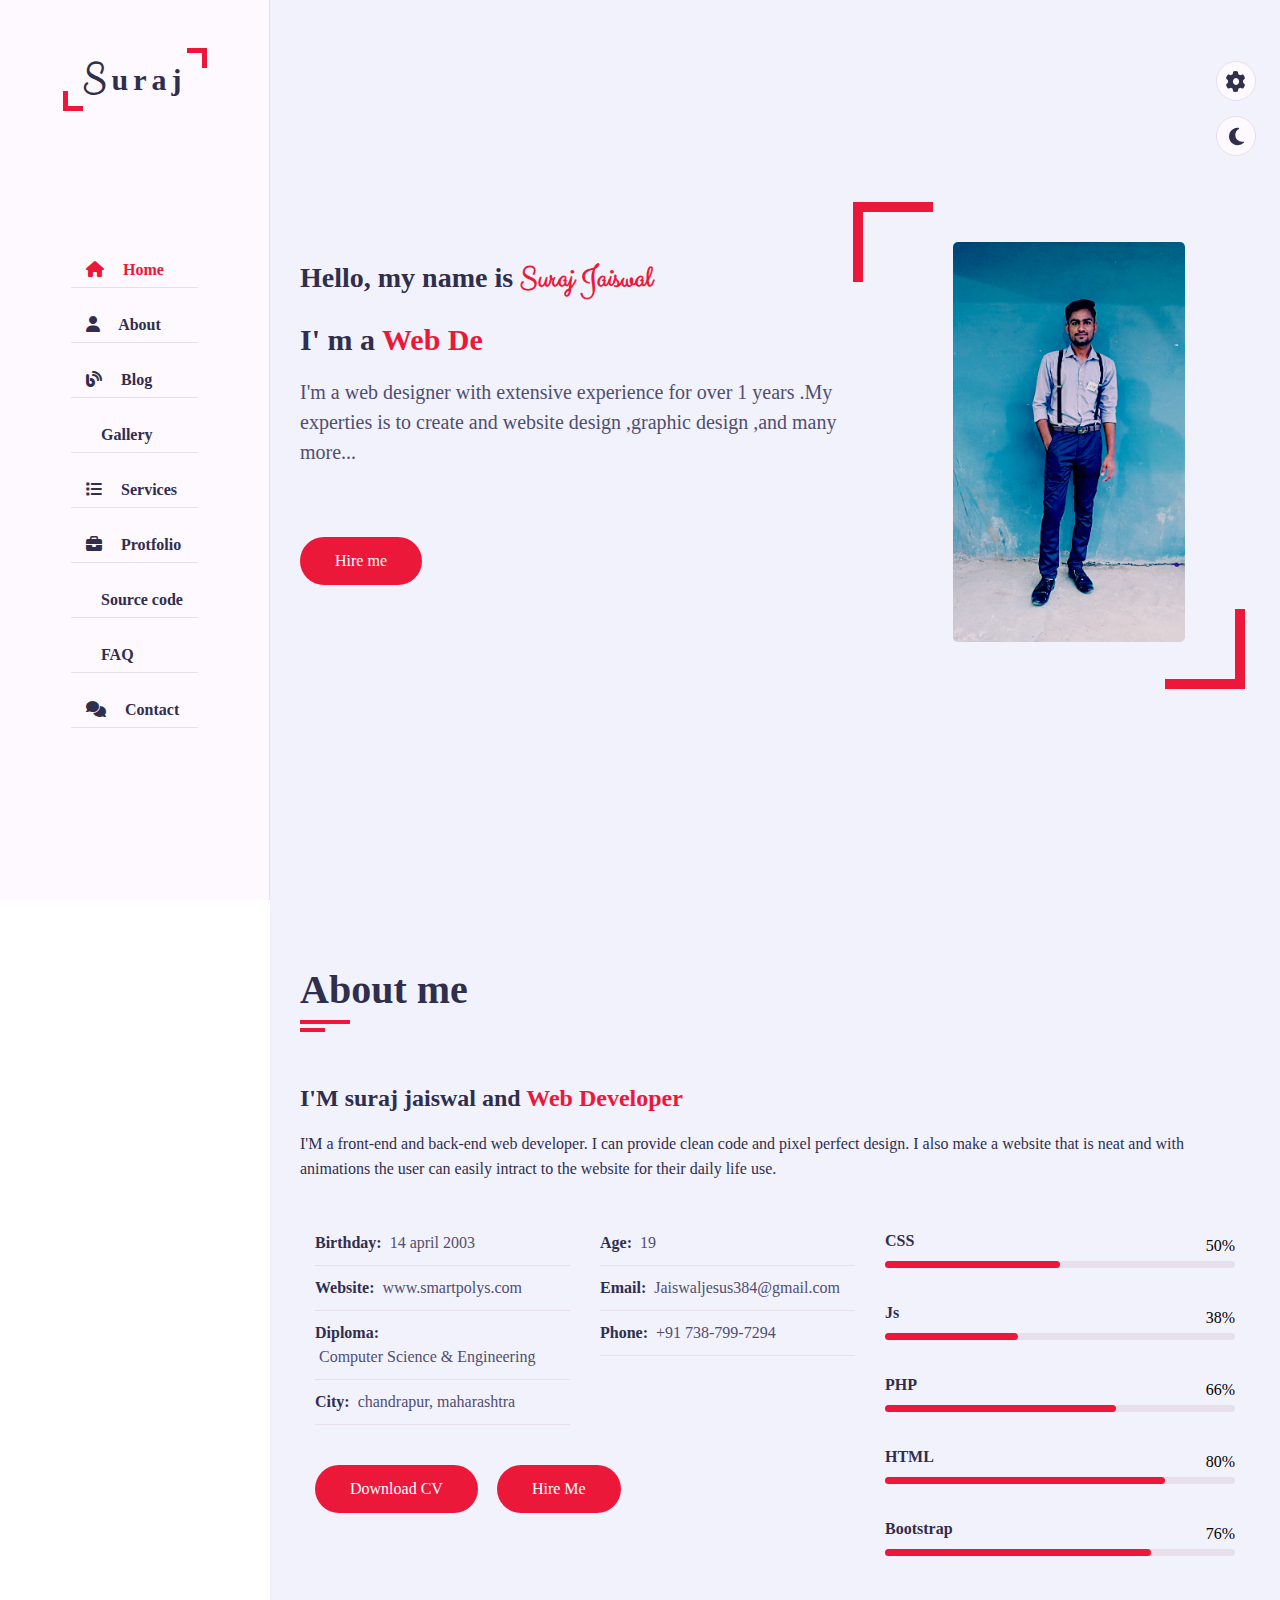
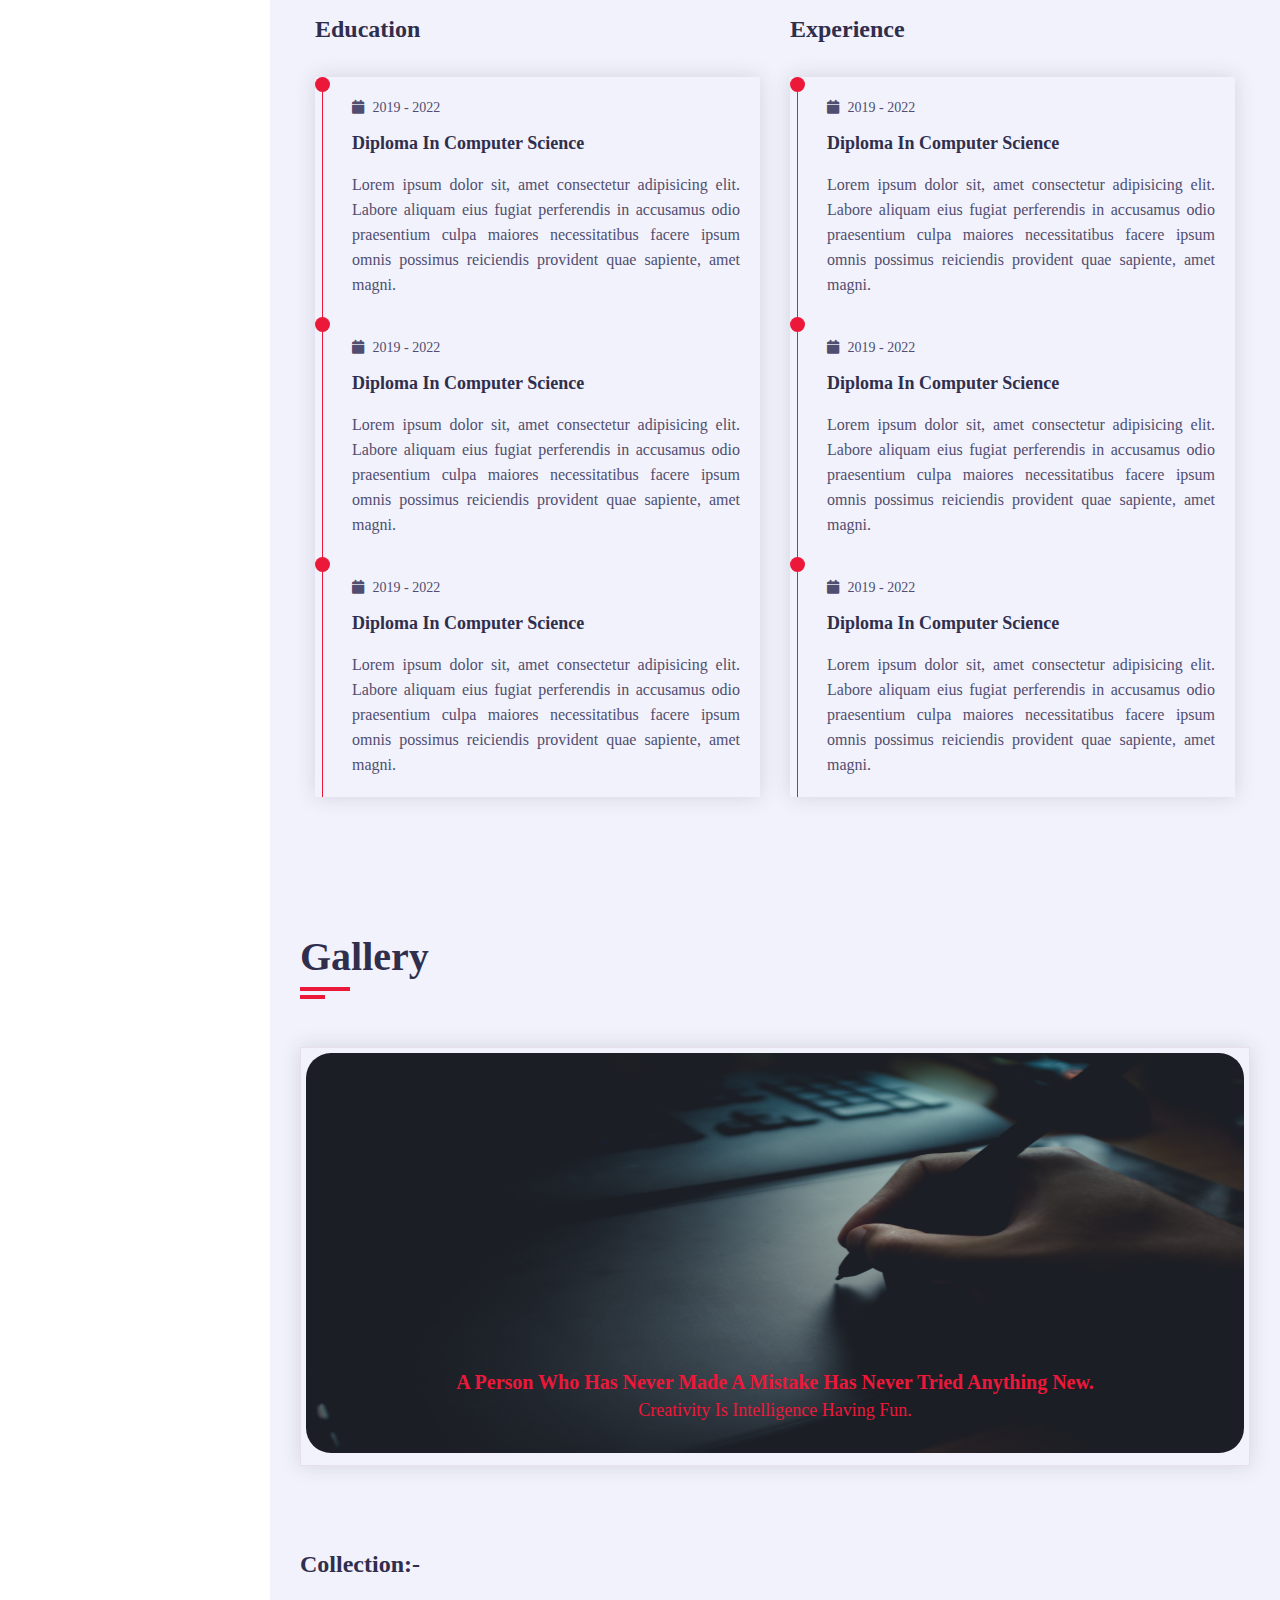
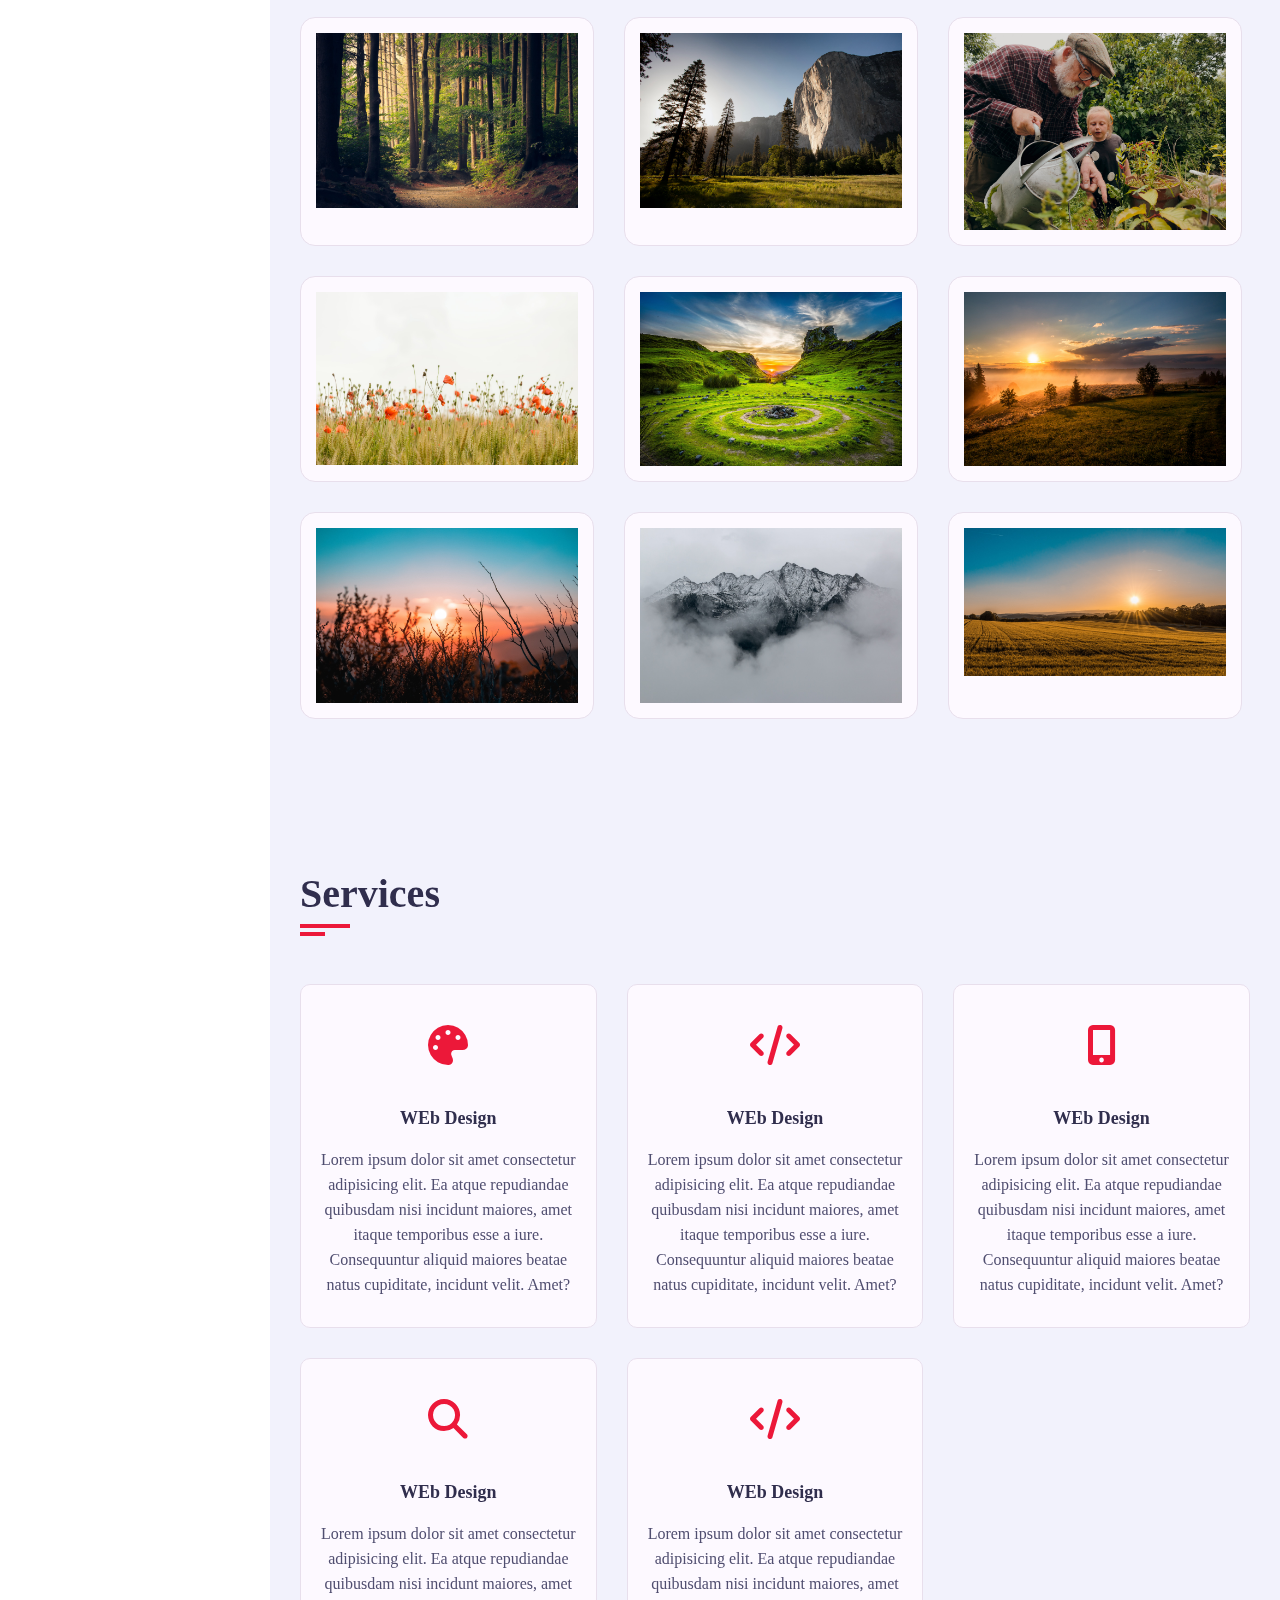
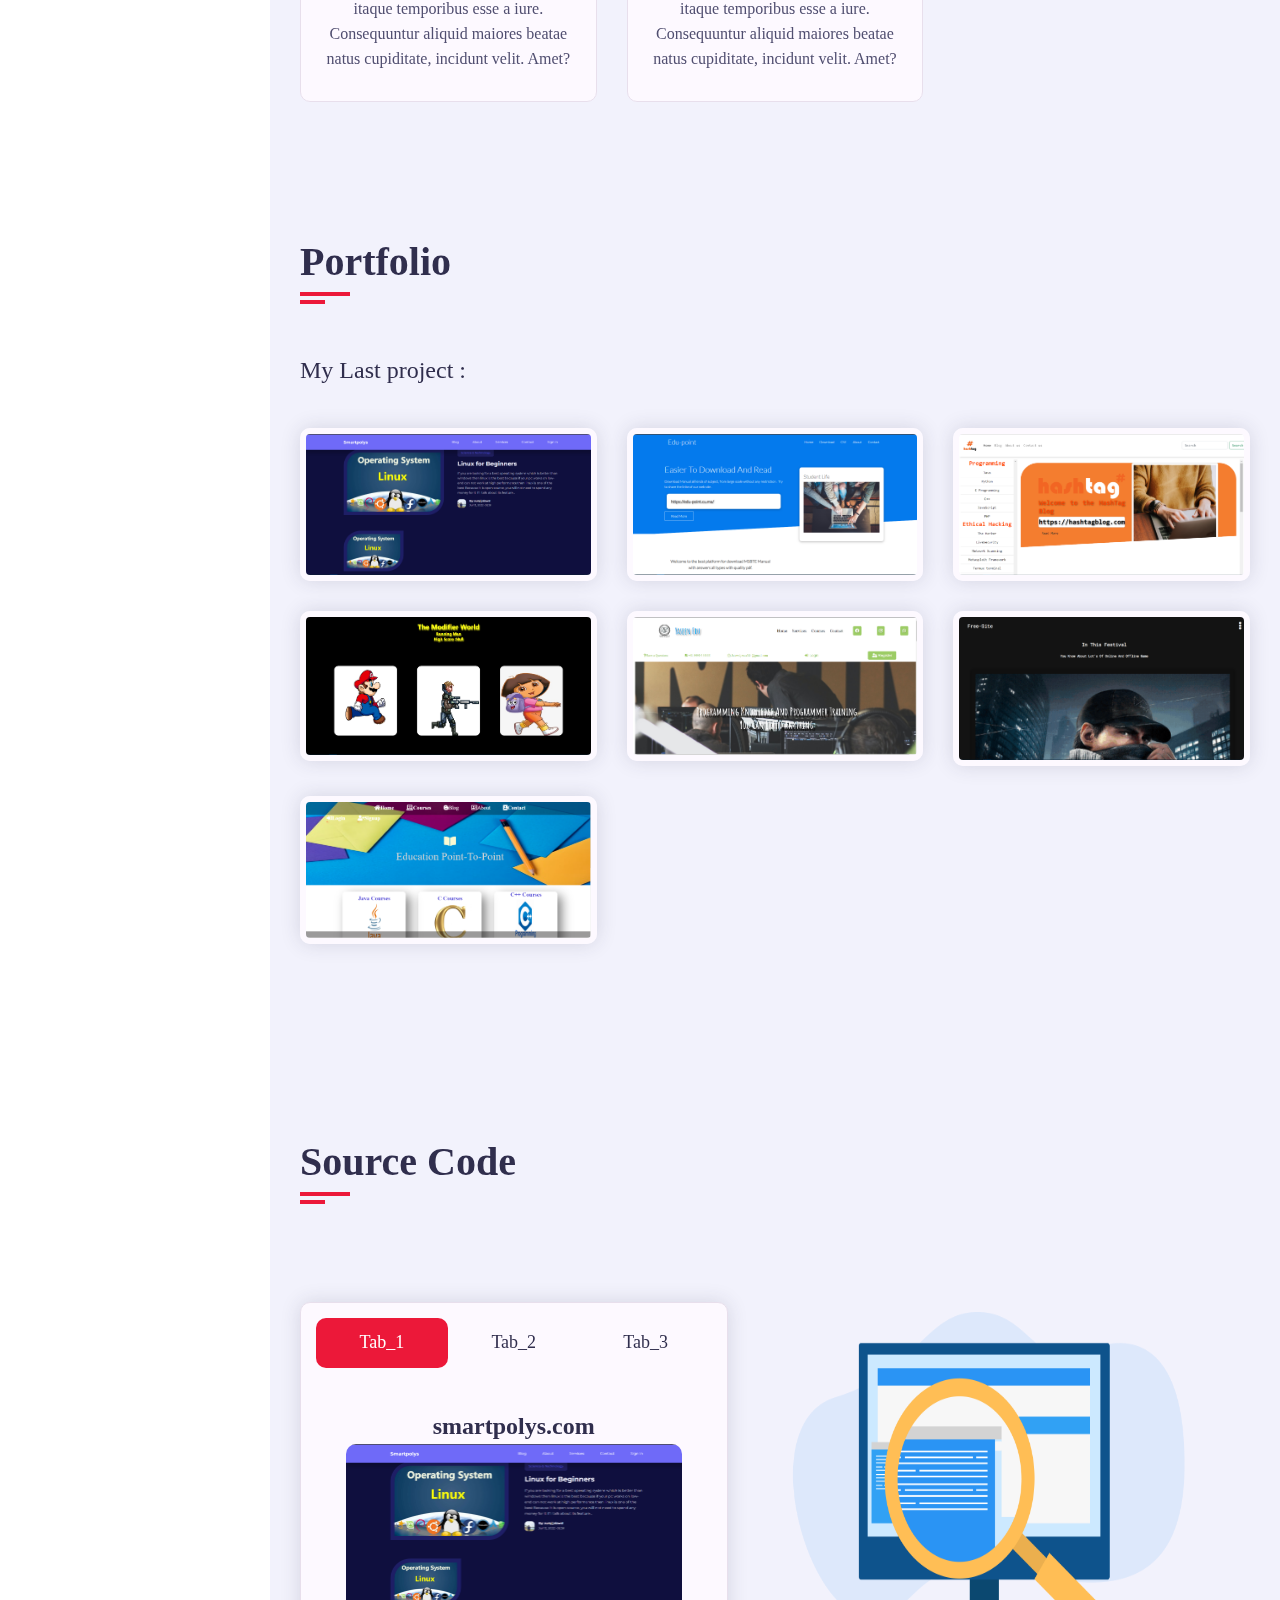
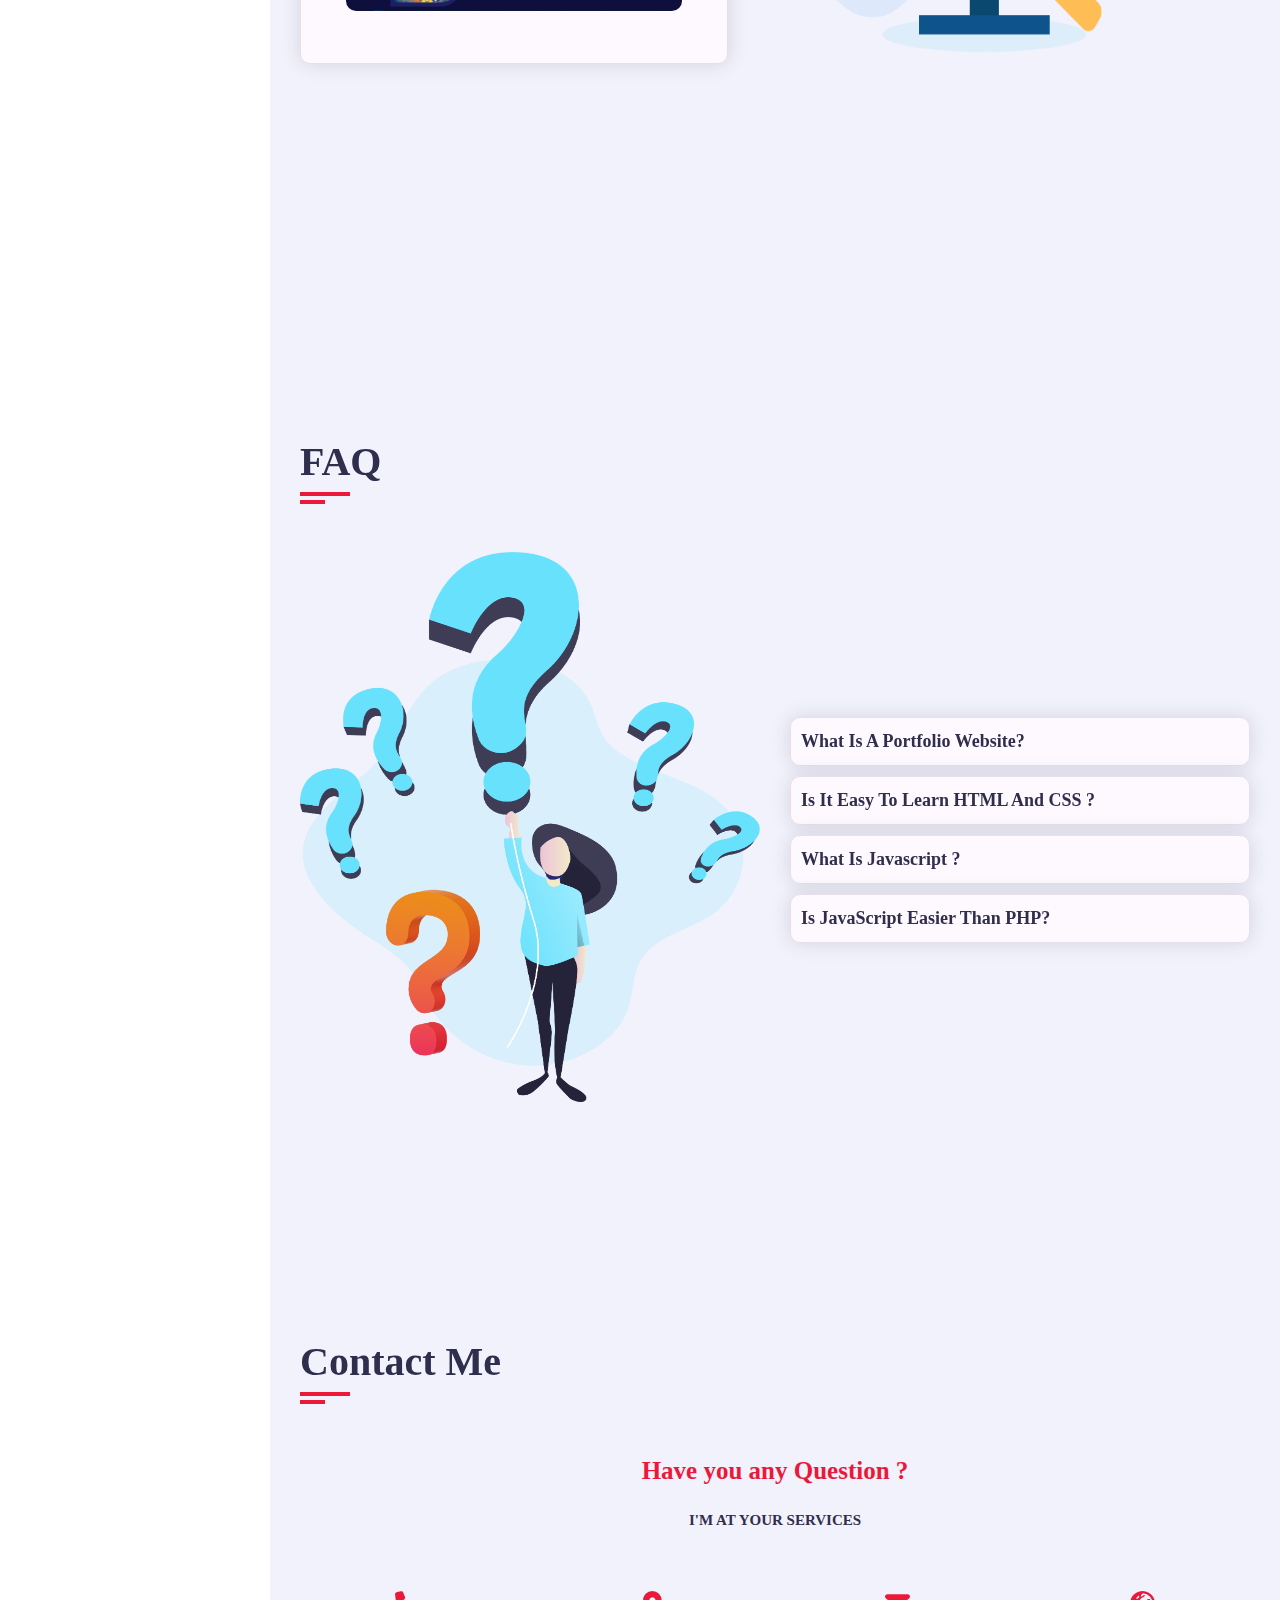
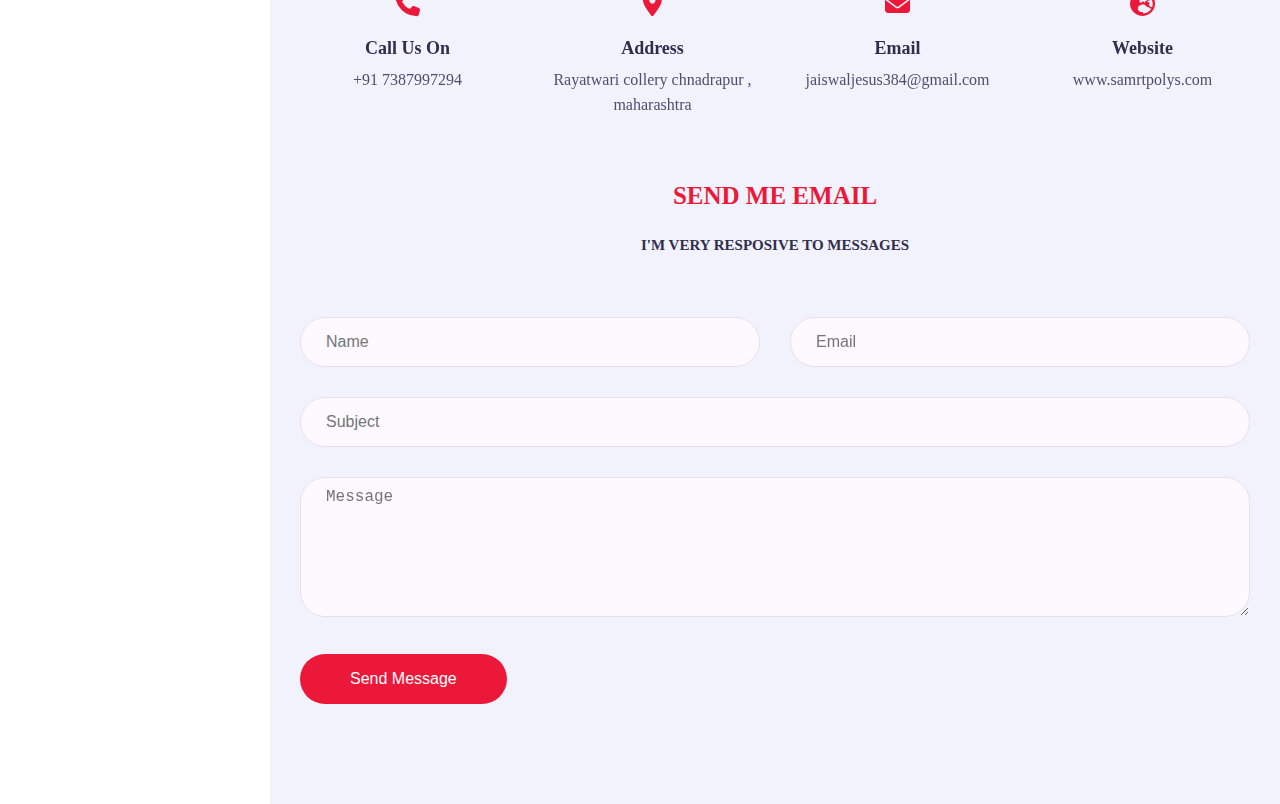
==== index.html @ 06e9454b "added code" ====
<!doctype html>
<html lang="en">

<head>
    <meta charset="utf-8">
    <meta name="viewport" content="width=device-width, initial-scale=1">
    <title>Portfolio</title>
    <!-- bootstrap css
    <link href="https://cdn.jsdelivr.net/npm/bootstrap@5.2.0/dist/css/bootstrap.min.css" rel="stylesheet"
        integrity="sha384-gH2yIJqKdNHPEq0n4Mqa/HGKIhSkIHeL5AyhkYV8i59U5AR6csBvApHHNl/vI1Bx" crossorigin="anonymous"> -->

    <!-- ICONSCOUT CDN -->
    <link rel="stylesheet" href="https://unicons.iconscout.com/release/v4.0.0/css/line.css">

    <link rel="stylesheet" href="https://cdnjs.cloudflare.com/ajax/libs/font-awesome/6.1.2/css/all.min.css">

    <!-- ICONSCOUT CDN -->
    <link rel="stylesheet" href="https://unicons.iconscout.com/release/v4.0.0/css/line.css">

    <link rel="stylesheet" href="css/style.css">
    <link rel="stylesheet" href="css/variables1.css">
    <link rel="stylesheet" href="css/variables1.css" class="alternate-style" title="color-1" disabled>
    <link rel="stylesheet" href="css/variables2.css" class="alternate-style" title="color-2" disabled>
    <link rel="stylesheet" href="css/variables3.css" class="alternate-style" title="color-3" disabled>
    <link rel="stylesheet" href="css/variables4.css" class="alternate-style" title="color-4" disabled>
    <link rel="stylesheet" href="css/variables5.css" class="alternate-style" title="color-5" disabled>
    <link rel="stylesheet" href="style-switcher.css">
</head>

<body>

    <!-- main container start -->

    <div class="main-container">
        <!-- aside start  -->
        <div class="aside">
            <div class="logo">
                <a href="#"><span>S</span>uraj</a>
            </div>

            <div class="nav-toggler">
                <span></span>
            </div>

            <ul class="nav">
                <li><a href="#home" class="active"><i class="fa fa-home"></i> Home</a></li>
                <li><a href="#about"><i class="fa fa-user"></i> About</a></li>
                <li><a href="blog.html"><i class="fa fa-blog"></i> Blog</a></li>
                <li><a href="#gallery"><i class="uil uil-images"></i> Gallery</a></li>
                <li><a href="#service"><i class="fa fa-list"></i> Services</a></li>
                <li><a href="#portfolio"><i class="fa fa-briefcase"></i> Protfolio</a></li>
                <li><a href="#source"><i class="uil uil-arrow"></i>Source code</a></li>
                <li><a href="#faq"><i class="uil uil-comment-question"></i>FAQ</a></li>
                <li><a href="#contact"><i class="fa fa-comments"></i> Contact</a></li>
            </ul>
        </div>
        <!-- aside end -->

        <!-- main Content start -->
        <div class="main-content">
            <!-- home section start -->
            <section class="home section " id="home">
                <div class="container">
                    <div class="row">
                        <div class="home-info padd-15">
                            <h3 class="hello">
                                Hello, my name is <span class="name">Suraj Jaiswal</span>
                            </h3>
                            <h3 class="my-profession">I' m a <span class="typing">Web designer</span></h3>
                            <p>I'm a web designer with extensive experience for over 1 years .My experties is to create
                                and website design ,graphic design ,and many more...</p>
                            <a href="#contact" class="btn hire-me">Hire me</a>
                        </div>
                        <div class="home-img padd-15">
                            <img src="img/me.png">
                        </div>
                    </div>
                </div>
            </section>
            <!-- home section end -->
            <!-- About section start -->
            <section class="about section " id="about">
                <div class="container">
                    <div class="row">
                        <div class="section-title padd-15">
                            <h2>About me</h2>
                        </div>
                    </div>
                    <div class="about-content padd-15">
                        <div class="row">
                            <div class="about-text">
                                <h3>I'M suraj jaiswal and <span>Web Developer</span></h3>
                                <p>I'M a front-end and back-end web developer. I can provide clean code and pixel
                                    perfect design. I also make a website that is neat and with animations the user can
                                    easily intract to the website for their daily life use.</p>
                            </div>
                        </div>
                        <div class="row">
                            <div class="personal-info padd-15">
                                <div class="row">
                                    <div class="info-item padd-15">
                                        <p>Birthday: <span>14 april 2003</span></p>
                                    </div>

                                    <div class="info-item padd-15">
                                        <p>Age: <span>19</span></p>
                                    </div>

                                    <div class="info-item padd-15">
                                        <p>Website: <span>www.smartpolys.com</span></p>
                                    </div>

                                    <div class="info-item padd-15">
                                        <p>Email: <span>Jaiswaljesus384@gmail.com</span></p>
                                    </div>

                                    <div class="info-item padd-15">
                                        <p>Diploma: <span>Computer Science & Engineering</span></p>
                                    </div>
                                    <div class="info-item padd-15">
                                        <p>Phone: <span>+91 738-799-7294</span></p>
                                    </div>

                                    <div class="info-item padd-15">
                                        <p>City: <span>chandrapur, maharashtra</span></p>
                                    </div>


                                </div>

                                <div class="row">
                                    <div class="buttons padd-15">
                                        <a href="#" class="btn">Download CV</a>
                                        <a href="#" class="btn">Hire Me</a>
                                    </div>
                                </div>
                            </div>
                            <div class="skills padd-15">
                                <div class="row">
                                    <div class="skill-item padd-15">
                                        <h5>CSS</h5>
                                        <div class="progress">
                                            <div class="progress-in" style="width: 50%;"></div>
                                            <div class="skill-percent">50%</div>
                                        </div>
                                    </div>

                                    <div class="skill-item padd-15">
                                        <h5>Js</h5>
                                        <div class="progress">
                                            <div class="progress-in" style="width: 38%;"></div>
                                            <div class="skill-percent">38%</div>
                                        </div>
                                    </div>

                                    <div class="skill-item padd-15">
                                        <h5>PHP</h5>
                                        <div class="progress">
                                            <div class="progress-in" style="width: 66%;"></div>
                                            <div class="skill-percent">66%</div>
                                        </div>
                                    </div>

                                    <div class="skill-item padd-15">
                                        <h5>HTML</h5>
                                        <div class="progress">
                                            <div class="progress-in" style="width: 80%;"></div>
                                            <div class="skill-percent">80%</div>
                                        </div>
                                    </div>

                                    <div class="skill-item padd-15">
                                        <h5>Bootstrap</h5>
                                        <div class="progress">
                                            <div class="progress-in" style="width: 76%;"></div>
                                            <div class="skill-percent">76%</div>
                                        </div>
                                    </div>
                                </div>
                            </div>
                        </div>
                        <div class="row">
                            <div class="education padd-15">
                                <h3 class="title">Education</h3>
                                <div class="row">
                                    <div class="timline-box padd-15">
                                        <div class="timeline shadow-dark">
                                            <!-- Timeline item -->
                                            <div class="timeline-item">
                                                <div class="circle-dot"></div>
                                                <h3 class="timeline-date">
                                                    <i class="fa fa-calendar"></i> 2019 - 2022
                                                </h3>
                                                <h4 class="timeline-title">
                                                    Diploma in computer science
                                                </h4>
                                                <p class="timeline-text">
                                                    Lorem ipsum dolor sit, amet consectetur adipisicing elit. Labore
                                                    aliquam eius fugiat perferendis in accusamus odio praesentium culpa
                                                    maiores necessitatibus facere ipsum omnis possimus reiciendis
                                                    provident quae sapiente, amet magni.
                                                </p>
                                            </div>

                                            <div class="timeline-item">
                                                <div class="circle-dot"></div>
                                                <h3 class="timeline-date">
                                                    <i class="fa fa-calendar"></i> 2019 - 2022
                                                </h3>
                                                <h4 class="timeline-title">
                                                    Diploma in computer science
                                                </h4>
                                                <p class="timeline-text">
                                                    Lorem ipsum dolor sit, amet consectetur adipisicing elit. Labore
                                                    aliquam eius fugiat perferendis in accusamus odio praesentium culpa
                                                    maiores necessitatibus facere ipsum omnis possimus reiciendis
                                                    provident quae sapiente, amet magni.
                                                </p>
                                            </div>

                                            <div class="timeline-item">
                                                <div class="circle-dot"></div>
                                                <h3 class="timeline-date">
                                                    <i class="fa fa-calendar"></i> 2019 - 2022
                                                </h3>
                                                <h4 class="timeline-title">
                                                    Diploma in computer science
                                                </h4>
                                                <p class="timeline-text">
                                                    Lorem ipsum dolor sit, amet consectetur adipisicing elit. Labore
                                                    aliquam eius fugiat perferendis in accusamus odio praesentium culpa
                                                    maiores necessitatibus facere ipsum omnis possimus reiciendis
                                                    provident quae sapiente, amet magni.
                                                </p>
                                            </div>
                                        </div>
                                    </div>
                                </div>
                            </div>
                            <div class="experience padd-15">
                                <h3 class="title">
                                    Experience
                                </h3>

                                <div class="row">
                                    <div class="timline-box padd-15">
                                        <div class="timeline shadow-dark">
                                            <!-- Timeline item -->
                                            <div class="timeline-item">
                                                <div class="circle-dot"></div>
                                                <h3 class="timeline-date">
                                                    <i class="fa fa-calendar"></i> 2019 - 2022
                                                </h3>
                                                <h4 class="timeline-title">
                                                    Diploma in computer science
                                                </h4>
                                                <p class="timeline-text">
                                                    Lorem ipsum dolor sit, amet consectetur adipisicing elit. Labore
                                                    aliquam eius fugiat perferendis in accusamus odio praesentium culpa
                                                    maiores necessitatibus facere ipsum omnis possimus reiciendis
                                                    provident quae sapiente, amet magni.
                                                </p>
                                            </div>

                                            <div class="timeline-item">
                                                <div class="circle-dot"></div>
                                                <h3 class="timeline-date">
                                                    <i class="fa fa-calendar"></i> 2019 - 2022
                                                </h3>
                                                <h4 class="timeline-title">
                                                    Diploma in computer science
                                                </h4>
                                                <p class="timeline-text">
                                                    Lorem ipsum dolor sit, amet consectetur adipisicing elit. Labore
                                                    aliquam eius fugiat perferendis in accusamus odio praesentium culpa
                                                    maiores necessitatibus facere ipsum omnis possimus reiciendis
                                                    provident quae sapiente, amet magni.
                                                </p>
                                            </div>

                                            <div class="timeline-item">
                                                <div class="circle-dot"></div>
                                                <h3 class="timeline-date">
                                                    <i class="fa fa-calendar"></i> 2019 - 2022
                                                </h3>
                                                <h4 class="timeline-title">
                                                    Diploma in computer science
                                                </h4>
                                                <p class="timeline-text">
                                                    Lorem ipsum dolor sit, amet consectetur adipisicing elit. Labore
                                                    aliquam eius fugiat perferendis in accusamus odio praesentium culpa
                                                    maiores necessitatibus facere ipsum omnis possimus reiciendis
                                                    provident quae sapiente, amet magni.
                                                </p>
                                            </div>
                                        </div>
                                    </div>
                                </div>

                            </div>
                        </div>
                    </div>
                </div>
            </section>
            <!-- About section end -->

            <!-- Gallery section Start -->

            <section class="gallery section " id="gallery">
                <div class="container">
                    <div class="row">
                        <div class="section-title padd-15">
                            <h2>Gallery</h2>
                        </div>
                    </div>
                    <div class="row">

                        <div class="banner-box items padd-15">
                            <div class="slider-img">
                                <img src="img/1_.jpg" id="banner_img">
                            </div>
                            <div class="caption-box padd-15">
                                <h2 class="caption_text ">A Person who has never made a mistake has never tried anything
                                    new.</h2>
                                <h3 class="caption_text">Creativity is intelligence having fun.</h3>
                            </div>

                            <div class="banner-left icon">
                                <i class="uil uil-angle-left"></i>
                            </div>
                            <div class="banner-right icon">
                                <i class="uil uil-angle-right"></i>
                            </div>
                        </div>
                    </div>
                    <div class="row">
                        <h3 class="title padd-15">
                            Collection:-
                        </h3>
                        <div class="collection__gallery padd-15">
                            <div class="row">
                                <div class="gallery-box item padd-15">
                                    <img src="img/gallery_1.jpg">
                                </div>
                                <div class="gallery-box item padd-15">
                                    <img src="img/gallery_2.jpg">
                                </div>
                                <div class="gallery-box item padd-15">
                                    <img src="img/gallery_3.jpg">
                                </div>
                                <div class="gallery-box item padd-15">
                                    <img src="img/gallery_4.jpg">
                                </div>
                                <div class="gallery-box item padd-15">
                                    <img src="img/gallery_5.jpg">
                                </div>
                                <div class="gallery-box item padd-15">
                                    <img src="img/gallery_6.jpg">
                                </div>
                                <div class="gallery-box item padd-15">
                                    <img src="img/gallery_7.jpg">
                                </div>
                                <div class="gallery-box item padd-15">
                                    <img src="img/gallery_8.jpg">
                                </div>
                                <div class="gallery-box item padd-15">
                                    <img src="img/gallery_9.jpg">
                                </div>
                            </div>
                        </div>
                    </div>

                    <!-- preview box -->
                    <div class="row">
                        <div class="preview-box">
                            <div class="cancel-box icon">
                                <i class="uil uil-times"></i>
                            </div>
                            <div class="img-box">
                                <img src="img/3_.jpg" alt="" id="prev_src">
                            </div>
                        </div>
                    </div>
                </div>
            </section>

            <!-- Gallery section end -->

            <!-- Services section start -->
            <section class="service section " id="service">
                <div class="container">
                    <div class="row">
                        <div class="section-title padd-15">
                            <h2>Services</h2>
                        </div>
                    </div>
                    <div class="row">
                        <!-- section item start -->
                        <div class="service-item padd-15">
                            <div class="service-item-inner">
                                <div class="icon">
                                    <i class="fa fa-palette"></i>
                                </div>
                                <h4>WEb Design</h4>
                                <p>Lorem ipsum dolor sit amet consectetur adipisicing elit. Ea atque repudiandae
                                    quibusdam nisi incidunt maiores, amet itaque temporibus esse a iure. Consequuntur
                                    aliquid maiores beatae natus cupiditate, incidunt velit. Amet?</p>
                            </div>
                        </div>
                        <!-- service item end -->

                        <!-- section item start -->
                        <div class="service-item padd-15">
                            <div class="service-item-inner">
                                <div class="icon">
                                    <i class="fa fa-code"></i>
                                </div>
                                <h4>WEb Design</h4>
                                <p>Lorem ipsum dolor sit amet consectetur adipisicing elit. Ea atque repudiandae
                                    quibusdam nisi incidunt maiores, amet itaque temporibus esse a iure. Consequuntur
                                    aliquid maiores beatae natus cupiditate, incidunt velit. Amet?</p>
                            </div>
                        </div>
                        <!-- service item end -->

                        <!-- section item start -->
                        <div class="service-item padd-15">
                            <div class="service-item-inner">
                                <div class="icon">
                                    <i class="fa fa-mobile-alt"></i>
                                </div>
                                <h4>WEb Design</h4>
                                <p>Lorem ipsum dolor sit amet consectetur adipisicing elit. Ea atque repudiandae
                                    quibusdam nisi incidunt maiores, amet itaque temporibus esse a iure. Consequuntur
                                    aliquid maiores beatae natus cupiditate, incidunt velit. Amet?</p>
                            </div>
                        </div>
                        <!-- service item end -->

                        <!-- section item start -->
                        <div class="service-item padd-15">
                            <div class="service-item-inner">
                                <div class="icon">
                                    <i class="fa fa-search"></i>
                                </div>
                                <h4>WEb Design</h4>
                                <p>Lorem ipsum dolor sit amet consectetur adipisicing elit. Ea atque repudiandae
                                    quibusdam nisi incidunt maiores, amet itaque temporibus esse a iure. Consequuntur
                                    aliquid maiores beatae natus cupiditate, incidunt velit. Amet?</p>
                            </div>
                        </div>
                        <!-- service item end -->

                        <!-- section item start -->
                        <div class="service-item padd-15">
                            <div class="service-item-inner">
                                <div class="icon">
                                    <i class="fa fa-code"></i>
                                </div>
                                <h4>WEb Design</h4>
                                <p>Lorem ipsum dolor sit amet consectetur adipisicing elit. Ea atque repudiandae
                                    quibusdam nisi incidunt maiores, amet itaque temporibus esse a iure. Consequuntur
                                    aliquid maiores beatae natus cupiditate, incidunt velit. Amet?</p>
                            </div>
                        </div>
                        <!-- service item end -->
                    </div>

                </div>
            </section>
            <!-- Services section end -->

            <!-- portfolio section start -->

            <section class="portfolio section " id="portfolio">
                <div class="container">
                    <div class="row">
                        <div class="section-title padd-15">
                            <h2>Portfolio</h2>
                        </div>
                    </div>
                    <div class="row">
                        <div class="portfolio-heading padd-15">
                            <h2>My Last project :</h2>
                        </div>
                    </div>
                    <div class="row">
                        <!-- portfolio item start -->
                        <div class="portfolio-item padd-15">
                            <div class="portfolio-item-inner shadow-dark">
                                <div class="portfolio-img">
                                    <a href="http://www.smartpolys.com"><img src="img/project_1.png"></a>
                                </div>
                            </div>
                        </div>
                        <!-- portfolio item end -->

                        <!-- portfolio item start -->
                        <div class="portfolio-item padd-15">
                            <div class="portfolio-item-inner shadow-dark">
                                <div class="portfolio-img">
                                    <a href="http://freecode.today"><img src="img/project_2.png"></a>
                                </div>
                            </div>
                        </div>
                        <!-- portfolio item end -->

                        <!-- portfolio item start -->
                        <div class="portfolio-item padd-15">
                            <div class="portfolio-item-inner shadow-dark">
                                <div class="portfolio-img">
                                    <a href="https://suraj99900.github.io/hashtag.github.io/"><img
                                            src="img/project_3.png"></a>
                                </div>
                            </div>
                        </div>
                        <!-- portfolio item end -->

                        <!-- portfolio item start -->
                        <div class="portfolio-item padd-15">
                            <div class="portfolio-item-inner shadow-dark">
                                <div class="portfolio-img">
                                    <a href="https://suraj99900.github.io/modifier.github.io/"><img
                                            src="img/project_4.png"></a>
                                </div>
                            </div>
                        </div>
                        <!-- portfolio item end -->

                        <!-- portfolio item start -->
                        <div class="portfolio-item padd-15">
                            <div class="portfolio-item-inner shadow-dark">
                                <div class="portfolio-img">
                                    <a href="https://suraj99900.github.io/Yaseen-edu.github.io/"><img
                                            src="img/project_5.png"></a>
                                </div>
                            </div>
                        </div>
                        <!-- portfolio item end -->

                        <!-- portfolio item start -->
                        <div class="portfolio-item padd-15">
                            <div class="portfolio-item-inner shadow-dark">
                                <div class="portfolio-img">
                                    <a href="https://suraj99900.github.io/BlogTech.github.io/"><img
                                            src="img/project_6.png"></a>
                                </div>
                            </div>
                        </div>
                        <!-- portfolio item end -->

                        <!-- portfolio item start -->
                        <div class="portfolio-item padd-15">
                            <div class="portfolio-item-inner shadow-dark">
                                <div class="portfolio-img">
                                    <a href="https://suraj99900.github.io/Education-point-to-point.github.io/"><img
                                            src="img/project_7.png"></a>
                                </div>
                            </div>
                        </div>
                        <!-- portfolio item end -->
                    </div>
                </div>
            </section>

            <!-- portfolio section end -->


            <!-- Source Code section Start -->
                <section class="source_code section" id="source">
                    <div class="container">
                        <div class="row">
                            <div class="section-title padd-15">
                                <h2>Source Code</h2>
                            </div>
                        </div>
                        <div class="source_box padd-15">
                            <div class="row">
                                
                                <div class="content_box padd-15">
                                    <div class="tabs__head">
                                        <span class="tabs__toggle is-active-b">Tab_1</span>
                                        <span class="tabs__toggle">Tab_2</span>
                                        <span class="tabs__toggle">Tab_3</span>
                                    </div>
                                    <div class="tabs__body">
                                        <div class="tabs__content is-active">
                                            <h2 class="tab__title ">
                                                smartpolys.com
                                            </h2>
                                            <div class="img__box">
                                                <a href="http://smartpolys.com"><img src="img/project_1.png" alt=""></a>
                                            </div>
                                        </div>
                                        <div class="tabs__content">
                                            <h2 class="tab__title">
                                                Freecode.today
                                            </h2>
                                            <div class="img__box">
                                                <a href="http://freecode.today"><img src="img/project_2.png" alt=""></a>
                                            </div>
                                        </div>
                                        <div class="tabs__content">
                                            <h2 class="tab__title">
                                                hashtag-Blogger
                                            </h2>
                                            <div class="img__box">
                                                <a href="https://suraj99900.github.io/hashtag.github.io/"><img src="img/project_3.png" alt=""></a>
                                            </div>
                                        </div>
                                    </div>
                                </div>

                                <div class="img_box padd-15">
                                    <img src="img/testing.png">
                                </div>
                            </div>
                        </div>
                    </div>
                </section>
            <!-- Source Code section End -->
            
            
            <!-- FAQ section Start -->

            <section class="faq section " id="faq">
                <div class="container">
                    <div class="row">
                        <div class="section-title padd-15">
                            <h2>FAQ</h2>
                        </div>
                    </div>

                    <div class="faq_box ">
                        <div class="row">
                            <div class="faq_img padd-15">
                                <img src="img/faq_1.png" alt="">
                                <div class="faq_img__inner">
                                    <img src="img/faq_2.png">
                                </div>
                            </div>
                            <div class="faq_content padd-15">
                                <div class="faq_items">
                                    <div class="question">
                                        <h3>What Is a Portfolio Website?</h3>
                                        <i class="uil uil-angle-down"></i>
                                    </div>
                                    <div class="answer">
                                        <p>
                                            Simply said, your portfolio website is a portal to showcase the online
                                            portfolio we were mentioning above to the world. It's the vehicle that lets
                                            your individual work be shared on a public platform. A portfolio website is
                                            a unique way to tell your own story, give potential clients basic
                                            information on who you are, allow you to showcase your work, and gives them
                                            a way to contact you.
                                        </p>
                                    </div>
                                </div>
                                <div class="faq_items">
                                    <div class="question">
                                        <h3>Is it easy to learn HTML and CSS ?</h3>
                                        <i class="uil uil-angle-down"></i>
                                    </div>
                                    <div class="answer">
                                        <p>
                                            The foundation of HTML and CSS are not that difficult. You can start getting
                                            comfortable with HTML in a matter of hours. Basic CSS is also not that
                                            difficult, however, CSS can get complicated when trying to build advanced
                                            layouts.
                                        </p>
                                    </div>
                                </div>
                                <div class="faq_items">
                                    <div class="question">
                                        <h3>what is javascript ?</h3>
                                        <i class="uil uil-angle-down"></i>
                                    </div>
                                    <div class="answer">
                                        <p>
                                            JavaScript is a text-based programming language used both on the client-side
                                            and server-side that allows you to make web pages interactive.
                                        </p>
                                    </div>
                                </div>

                                <div class="faq_items">
                                    <div class="question">
                                        <h3>Is JavaScript easier than PHP?</h3>
                                        <i class="uil uil-angle-down"></i>
                                    </div>
                                    <div class="answer">
                                        <p>
                                            While PHP is easier to learn, it is capable of building complete websites.
                                            On the other hand, we have more complex JavaScript, but it is one of the
                                            most popular languages. For front-end development, you should definitely
                                            choose JavaScript as PHP is only for server-side development.
                                        </p>
                                    </div>
                                </div>
                            </div>

                        </div>
                    </div>

                </div>

            </section>

            <!-- FAQ section end -->




            <!-- Contact section start -->
            <section class="contact section  " id="contact">
                <div class="container">
                    <div class="row">
                        <div class="section-title padd-15">
                            <h2>Contact Me</h2>
                        </div>
                    </div>
                    <h3 class="contact-title padd-15">Have you any Question ?</h3>
                    <h4 class="contact-sub-title padd-15">I'M AT YOUR SERVICES</h4>
                    <div class="row">
                        <!-- contact info item start -->
                        <div class="contact-info-item padd-15">
                            <div class="icon"><i class="fa fa-phone"></i></div>
                            <h4>Call Us On</h4>
                            <p>+91 7387997294</p>
                        </div>
                        <!-- contact info item end -->

                        <!-- contact info item start -->
                        <div class="contact-info-item padd-15">
                            <div class="icon"><i class="fa fa-map-marker-alt"></i></div>
                            <h4>Address</h4>
                            <p> Rayatwari collery chnadrapur , maharashtra</p>
                        </div>
                        <!-- contact info item end -->

                        <!-- contact info item start -->
                        <div class="contact-info-item padd-15">
                            <div class="icon"><i class="fa fa-envelope"></i></div>
                            <h4>Email</h4>
                            <p>jaiswaljesus384@gmail.com</p>
                        </div>
                        <!-- contact info item end -->

                        <!-- contact info item start -->
                        <div class="contact-info-item padd-15">
                            <div class="icon"><i class="fa fa-globe-europe"></i></div>
                            <h4>Website</h4>
                            <p>www.samrtpolys.com</p>
                        </div>
                        <!-- contact info item end -->
                    </div>
                    <h3 class="contact-title padd-15">SEND ME EMAIL</h3>
                    <h4 class="contact-sub-title padd-15">I'M VERY RESPOSIVE TO MESSAGES</h4>

                    <!-- CONTACT FORM -->
                    <div class="row">
                        <div class="contact-form padd-15">
                            <div class="row">
                                <div class="form-item col-6 padd-15">
                                    <div class="form-group">
                                        <input type="text" class="form-control" placeholder="Name">
                                    </div>
                                </div>

                                <div class="form-item col-6 padd-15">
                                    <div class="form-group">
                                        <input type="email" class="form-control" placeholder="Email">
                                    </div>
                                </div>
                            </div>

                            <div class="row">
                                <div class="form-item col-12 padd-15">
                                    <div class="form-group">
                                        <input type="text" class="form-control" placeholder="Subject">
                                    </div>
                                </div>
                            </div>

                            <div class="row">
                                <div class="form-item col-12 padd-15">
                                    <div class="form-group">
                                        <textarea name="" class="form-control" id="" placeholder="Message"></textarea>
                                    </div>
                                </div>
                            </div>
                            <div class="row">
                                <div class="form-item col-12 padd-15">
                                    <div class="form-group">
                                        <button type="submit" class="btn"> Send Message</button>
                                    </div>
                                </div>
                            </div>
                        </div>
                    </div>

                </div>
            </section>
            <!-- Contact section end -->

        </div>

        <!-- main Content end-->

    </div>

    <!-- main container end  -->

    <!-- style switcher start -->
    <div class="style-switcher">
        <div class="style-switcher-toggler s-icon">
            <i class="fas fa-cog fa-spin"></i>
        </div>
        <div class="day-night s-icon">
            <i class="fas "></i>
        </div>
        <h4>Theme Color</h4>
        <div class="colors">
            <span class="color-1" onclick="setActivityStyle('color-1')"></span>
            <span class="color-2" onclick="setActivityStyle('color-2')"></span>
            <span class="color-3" onclick="setActivityStyle('color-3')"></span>
            <span class="color-4" onclick="setActivityStyle('color-4')"></span>
            <span class="color-5" onclick="setActivityStyle('color-5')"></span>
        </div>
    </div>

    <!-- style switcher end -->

    <!-- manu toggler start -->

    <div class="toggler-box">
        <div class="toggler-open icon">
            <i class="uil uil-angle-right-b"></i>
        </div>
        <div class="toggler-close icon">
            <i class="uil uil-angle-left-b"></i>
        </div>
    </div>

    <!-- manu toggler end -->


    <!-- <script src="https://cdnjs.cloudflare.com/ajax/libs/typed.js/2.0.12/typed.min.js" referrerpolicy="no-referrer"></script>
     -->
    <script src="js/main.js"></script>
    <script src="js/style-switcher-js.js"></script>
    <script src="https://cdn.jsdelivr.net/npm/bootstrap@5.2.0/dist/js/bootstrap.bundle.min.js"
        integrity="sha384-A3rJD856KowSb7dwlZdYEkO39Gagi7vIsF0jrRAoQmDKKtQBHUuLZ9AsSv4jD4Xa"
        crossorigin="anonymous"></script>
</body>

</html>
---- css/style.css ----
@import url('https://fonts.googleapis.com/css2?family=Clicker+Script&family=Montserrat:ital,wght@0,300;0,400;0,500;0,700;0,800;0,900;1,600&family=Poppins:wght@200;300;400;600&display=swap');

:root {
    --bg-black-900: #f2f2fc;
    --bg-black-100: #fdf9ff;
    --bg-black-50: #e8dfec;
    --text-black-900: #302e4d;
    --text-black-700: #504e70;
}

body.dark {
    --bg-black-900: #151515;
    --bg-black-100: #222222;
    --bg-black-50: #393939;
    --text-black-900: #ffffff;
    --text-black-700: #e9e9e9;
}

body {
    margin: 0;
    padding: 0;
    line-height: 1.5;
    font-size: 16px;
    font-family: 'Poppins' sans-serif;
}

* {
    margin: 0;
    padding: 0;
    outline: none;
    text-decoration: none;
    box-sizing: border-box;
}

::before,
::after {
    box-sizing: border-box;
}

ul {
    list-style: none;
}

.section {
    background: var(--bg-black-900);
    min-height: 100vh;
    display: block;
    padding: 0 30px;

    opacity: 1;
}

.hidden {
    display: none !important;
}

.main-content {
    padding-left: 270px;
}

.padd-15 {
    padding-left: 15px;
    padding-right: 15px;
}

.container {
    max-width: 1100px;
    width: 100%;
    margin: auto;
}

.section .container {
    padding-top: 60px;
    padding-bottom: 70px;
}

.section-title {
    flex: 0 0 100%;
    max-width: 100%;
    margin-bottom: 60px;
}

.section-title h2 {
    font-size: 40px;
    color: var(--text-black-900);
    font-weight: 700;
    position: relative;
}

.section-title h2::before {
    content: '';
    height: 4px;
    width: 50px;
    background: var(--skin-color);
    position: absolute;
    top: 100%;
    left: 0;
}

.section-title h2::after {
    content: '';
    height: 4px;
    width: 25px;
    background: var(--skin-color);
    position: absolute;
    top: 100%;
    left: 0;
    margin-top: 8px;
}

.row {
    display: flex;
    flex-wrap: wrap;
    margin-left: -15px;
    margin-right: -15px;
    position: relative;
}

.btn {
    font-size: 16px;
    font-weight: 500;
    padding: 12px 35px;
    color: white;
    border-radius: 40px;
    display: inline-block;
    white-space: nowrap;
    border: none;
    transition: all 0.3 ease;
    background: var(--skin-color);
}

.btn:hover {
    transform: scale(1.05);
}

.shadow-dark {
    box-shadow: 0 0 20px rgba(48, 46, 77, 0.15);
}

/* aside */
.aside {
    width: 270px;
    background-color: var(--bg-black-100);
    position: fixed;
    left: 0;
    top: 0;
    display: flex;
    justify-content: center;
    align-items: center;
    padding: 30px;
    border-right: 1px solid var(--bg-black-50);
    height: 100%;
    z-index: 10;
}

.aside .logo {
    position: absolute;
    top: 50px;
    font-size: 30px;
    text-transform: capitalize;
}

.aside .logo a {
    color: var(--text-black-900);
    font-weight: 700;
    padding: 15px 20px;
    font-size: 30px;
    letter-spacing: 5px;
    position: relative;
}

.aside .logo a span {
    font-family: 'Clicker Script', cursive;
    font-size: 40px;
}

.aside .logo a::before {
    content: '';
    position: absolute;
    width: 20px;
    height: 20px;
    border-bottom: 5px solid var(--skin-color);
    border-left: 5px solid var(--skin-color);
    bottom: 0;
    left: 0;
}

.aside .logo a::after {
    content: '';
    position: absolute;
    width: 20px;
    height: 20px;
    border-top: 5px solid var(--skin-color);
    border-right: 5px solid var(--skin-color);
    top: 0;
    right: 0;
}

.aside .nav-toggler {
    height: 40px;
    width: 45px;
    border: 1px solid var(--bg-black-50);
    cursor: pointer;
    position: fixed;
    left: 300px;
    top: 20px;
    border-radius: 5px;
    background: var(--bg-black-100);
    display: none;
    align-items: center;
    justify-content: center;

}

.aside .nav-toggler span {
    height: 2px;
    width: 18px;
    background: var(--skin-color);
    display: inline-block;
    position: relative;
}

.aside .nav-toggler span::before {
    content: '';
    height: 2px;
    width: 18px;
    background: var(--skin-color);
    position: absolute;
    top: -6px;
    left: 0;
}

.aside .nav-toggler span::after {
    content: '';
    height: 2px;
    width: 18px;
    background: var(--skin-color);
    position: absolute;
    top: 6px;
    left: 0;
}


.aside .nav {
    margin-top: 100px;
}

.aside .nav li {
    margin-bottom: 20px;
    display: block;
}

.aside .nav li a {
    font-size: 16px;
    font-weight: 600;
    display: block;
    color: var(--text-black-900);
    padding: 5px 15px;
    border-bottom: 1px solid var(--bg-black-50);
}

.aside .nav li a.active {
    color: var(--skin-color);
}

.aside .nav li a i {
    margin-right: 15px;
}


/* home  */

.home {
    min-height: 100vh;
    display: flex;
    color: var(--text-black-900);
}

.home .home-info {
    flex: 0 0 60%;
    max-width: 60%;
}

h3.hello {
    font-size: 28px;
    margin: 15px 0;
}

h3.hello span {
    font-family: 'Clicker Script', cursive;
    font-size: 30px;
    font-weight: 700;
    color: var(--skin-color);
}

h3.my-profession {
    font-size: 30px;
    margin: 15px 0;
}

.typing {
    color: var(--skin-color);
}

.home-info p {
    margin-bottom: 70px;
    font-size: 20px;
    color: var(--text-black-700);
}


.home .home-img {
    flex: 0 0 40%;
    max-width: 40%;
    position: relative;
    text-align: center;

}

.home-img::after {
    content: '';
    position: absolute;
    height: 80px;
    width: 80px;
    border-bottom: 10px solid var(--skin-color);
    border-right: 10px solid var(--skin-color);
    right: 20px;
    bottom: -40px;
}

.home-img::before {
    content: '';
    position: absolute;
    height: 80px;
    width: 80px;
    border-top: 10px solid var(--skin-color);
    border-left: 10px solid var(--skin-color);
    left: -20px;
    top: -40px;
}

.home .home-img img {
    height: 400px;
    border-radius: 5px;
    margin: auto;

}

/* about */

.about .about-content {
    flex: 0 0 100%;
    max-width: 100%;

}

.about .about-content .about-text {
    flex: 0 0 100%;
    max-width: 100%;
}

.about .about-content .about-text h3 {
    font-size: 24px;
    margin-bottom: 15px;
    font-weight: 700;
    color: var(--text-black-900);

}

.about .about-content .about-text h3 span {
    color: var(--skin-color);
}

.about .about-content .about-text p {
    color: var(--text-black-900);
    font-size: 16px;
    line-height: 25px;
}

.about .about-content .personal-info {
    flex: 0 0 60%;
    max-width: 60%;
    margin-top: 40px;
}

.about .about-content .personal-info .info-item {
    flex: 0 0 50%;
    max-width: 50%;
}

.about .about-content .personal-info .info-item p {
    font-weight: 600;
    padding: 10px 0;
    font-size: 16px;
    color: var(--text-black-900);
    border-bottom: 1px solid var(--bg-black-50);
}

.about .about-content .personal-info .info-item span {
    font-weight: 400;
    color: var(--text-black-700);
    margin-left: 4px;
    display: inline-block;
}


.about .about-content .personal-info .buttons {
    margin-top: 30px;

}

.about .about-content .personal-info .buttons .btn {
    margin-right: 15px;
    margin-top: 10px;
}

.about .about-content .skills {
    flex: 0 0 40%;
    max-width: 40%;
    margin-top: 40px;
}

.about .about-content .skills .skill-item {
    flex: 0 0 100%;
    max-width: 100%;
}

.about .about-content .skills .skill-item h5 {
    line-height: 40px;
    font-size: 16px;
    font-weight: 600;
    color: var(--text-black-900);
    text-transform: capitalize;

}


.about .about-content .skills .skill-item .progress {
    background: var(--bg-black-50);
    height: 7px;
    border-radius: 4px;
    width: 100%;
    position: relative;
}


.about .about-content .skills .skill-item {
    margin-bottom: 25px;
}

.about .about-content .skills .skill-item .skill-percent {
    padding-top: 10px;
    position: absolute;
    right: 0;
    bottom: 10px;
}

.about .about-content .skills .skill-item .progress .progress-in {
    position: absolute;
    left: 0;
    top: 0;
    height: 100%;
    border-radius: 4px;
    background-color: var(--skin-color);
}

.about .about-content .education,
.about .about-content .experience {
    flex: 0 0 50%;
    max-width: 50%;
    margin-top: 30px;
}

.about .about-content h3.title {
    font-size: 24px;
    margin-bottom: 30px;
    font-weight: 700;
    color: var(--text-black-900);
}

.about .about-content .timline-box {
    flex: 0 0 100%;
    max-width: 100%;
}

.about .about-content .timline {
    background: var(--bg-black-100);
    padding: 30px 15px;
    border: 1px solid var(--bg-black-50);
    border-radius: 10px;
    width: 100%;
    position: relative;
}

.about .about-content .timeline .timeline-item {
    position: relative;
    padding-left: 37px;
    padding-bottom: 20px;
    padding-top: 20px;
    padding-right: 20px;
    text-align: justify;

}

/* .about .about-content .timeline .timeline-item:last-child {
    padding-bottom: 0;
} */

.about .about-content .timeline .timeline-item::before {
    content: '';
    width: 1px;
    position: absolute;
    height: 100%;
    left: 7px;
    top: 0;
    background-color: var(--skin-color);
}

.about .about-content .timeline .circle-dot {
    position: absolute;
    left: 0;
    top: 0;
    height: 15px;
    width: 15px;
    border-radius: 50%;
    background-color: var(--skin-color);
}

.about .about-content .timeline .timeline-date {
    font-weight: 400;
    font-size: 14px;
    margin-bottom: 12px;
    color: var(--text-black-700);
}

.about .about-content .timeline .timeline-date .fa {
    margin-right: 5px;
}

.about .about-content .timeline .timeline-title {
    font-weight: 700;
    font-size: 18px;
    margin-bottom: 15px;
    text-transform: capitalize;
    color: var(--text-black-900);
}

.about .about-content .timeline .timeline-text {
    line-height: 25px;
    font-size: 16px;
    text-align: justify;
    color: var(--text-black-700);
}

/* service */
.service .container {
    padding-bottom: 40px;
}


.service .service-item {
    margin-bottom: 30px;
    flex: 0 0 33.33%;
    max-width: 33.33%;
}

.service .service-item .service-item-inner {
    background: var(--bg-black-100);
    border: 1px solid var(--bg-black-50);
    border-radius: 10px;
    padding: 30px 15px;
    text-align: center;
    transition: all 0.3s ease;
}

.service .service-item .service-item-inner:hover {
    box-shadow: 0 0 20px rgba(48, 46, 77, 0.15);
}

.service .service-item .service-item-inner .icon {
    height: 60px;
    width: 60px;
    border-radius: 50%;
    display: block;
    margin: 0 auto 30px;
    text-align: center;
    transition: all 0.3s ease;
}

.service .service-item .service-item-inner .icon .fa {
    font-size: 40px;
    line-height: 60px;
    color: var(--skin-color);
    transition: all 0.3s ease;
}

.service .service-item .service-item-inner:hover .icon {
    background: var(--skin-color);
}

.service .service-item .service-item-inner:hover .icon .fa {
    font-size: 25px;
    color: #ffffff;
}

.service .service-item .service-item-inner h4 {
    font-size: 18px;
    margin-bottom: 15px;
    color: var(--text-black-900);
    text-transform: capitalize;
}

.service .service-item .service-item-inner p {
    font-size: 16px;
    color: var(--text-black-700);
    line-height: 25px;
}

/* portfolio */
.portfolio .container {
    padding-bottom: 40px;
}

.portfolio .portfolio-heading {
    flex: 0 0 100%;
    max-width: 100%;
    margin-bottom: 40px;
}

.portfolio .portfolio-heading h2 {
    color: var(--text-black-900);
    font-weight: 500;
}

.portfolio .portfolio-item {
    flex: 0 0 33.33%;
    max-width: 33.33%;
    margin-bottom: 30px;
}

.portfolio .portfolio-item-inner {
    border: 6px solid var(--bg-black-100);
    border-radius: 10px;
    overflow: hidden;
    cursor: pointer;
}

.portfolio .portfolio-item-inner .portfolio-img img {
    width: 100%;
    display: block;
}

/* contact */
.contact-title {
    color: var(--skin-color);
    text-align: center;
    font-size: 25px;
    margin-bottom: 20px;
}

.contact-sub-title {
    color: var(--text-black-900);
    text-align: center;
    font-size: 15px;
    margin-bottom: 60px;
}

.contact .contact-info-item {
    flex: 0 0 25%;
    max-width: 25%;
    text-align: center;
    margin-bottom: 60PX;
}

.contact .contact-info-item .icon {
    display: inline-block;
}

.contact .contact-info-item .icon .fa {
    font-size: 25px;
    color: var(--skin-color);
}

.contact .contact-info-item h4 {
    font-size: 18px;
    font-weight: 700;
    color: var(--text-black-900);
    text-transform: capitalize;
    margin: 15px 0 5px;
}

.contact .contact-info-item p {
    font-size: 16px;
    line-height: 25px;
    color: var(--text-black-700);
    font-weight: 400;
}

.contact .contact-form {
    flex: 0 0 100%;
    max-width: 100%;
}

.contact .contact-form .col-6 {
    flex: 0 0 50%;
    max-width: 50%;
}

.contact .contact-form .col-12 {
    flex: 0 0 100%;
    max-width: 100%;
}

.contact .contact-form .form-item {
    margin-bottom: 30px;
}

.contact .contact-form .form-item .form-control {
    width: 100%;
    height: 50px;
    border-radius: 25px;
    background: var(--bg-black-100);
    border: 1px solid var(--bg-black-50);
    padding: 10px 25px;
    font-size: 16px;
    color: var(--text-black-700);
    transition: all 0.3s ease;
}

.contact .contact-form .form-item .form-control:focus {
    box-shadow: 0 0 20px rgba(48, 46, 77, 0.15);
}

.contact .contact-form .form-item textarea.form-control {
    height: 140px;
}

.contact .contact-form .btn {
    height: 50px;
    padding: 0 50px;
}

.toggler-box {
    visibility: hidden;
}

/* gallery */

.gallery .container h3.title {
    font-size: 24px;
    font-weight: 700;
    margin-top: 30px;
    color: var(--text-black-900);
}

.gallery .banner-box {
    width: 100%;
    position: relative;
    margin-bottom: 50px;
}

.gallery .banner-box .caption-box {
    position: absolute;
    bottom: 10%;
    left: 0%;
    right: 0%;
    display: flex;
    width: 100%;
    flex-direction: column;
    text-align: center;
    justify-content: center;
    color: var(--skin-color);
    cursor: pointer;
    flex-wrap: wrap;
    padding: 0 25px;
}

.gallery .banner-box .caption-box.anim {
    animation-name: anim;
    animation-duration: 1s;
}

@keyframes anim {
    0% {
        transform: translate(0%, 50%);
        opacity: 0;
    }

    100% {
        transform: translate(0%, 0%);
        opacity: 0.7;
    }
}

.gallery .banner-box .caption-box h2 {
    font-weight: 700;
    text-transform: capitalize;
    font-size: 20px;
}

.gallery .banner-box .caption-box h3 {
    font-size: 18px;
    font-weight: 500;
    text-transform: capitalize;
}

.gallery .banner-box .slider-img {
    width: 100%;
    border: 1px solid var(--bg-black-50);
    padding: 5px;
    /* border-radius: 25px; */
    box-shadow: 0 0 20px rgba(48, 46, 77, 0.15);
}

.gallery .banner-box .slider-img img {
    width: 100%;
    height: 400px;
    border-radius: 25px;
}

.gallery .banner-box .icon {
    position: absolute;
    height: 50px;
    width: 50px;
    text-align: center;
    color: var(--skin-color);
    /* right: 100%; */
    cursor: pointer;
    transition: all 0.3s ease;
    border-radius: 50%;
}

.gallery .banner-box .banner-left {
    top: 45%;
    left: 30px;

}

.gallery .banner-box .banner-right {
    top: 45%;
    right: 30px;
}

.gallery .banner-box .icon i {
    font-size: 50px;
    width: 20px;
    height: 20px;
}

.gallery .collection__gallery {
    width: 100%;
    margin-top: 20px;
}

.gallery .collection__gallery .item img {
    width: 100%;
    display: flex;
}

.gallery .collection__gallery .item {
    margin: 15px;
    flex: 0 0 30%;
    max-width: 30%;
    border-radius: 15px;
}

.gallery .collection__gallery .gallery-box {
    padding: 15px;
    border: 1px solid var(--bg-black-50);
    background: var(--bg-black-100);
}


.gallery .preview-box {
    position: fixed;
    max-width: 700px;
    width: 100%;
    top: 50%;
    left: 50%;
    transform: translate(-30%, -50%) scale(0.9);
    padding: 20px 10px 10px 10px;
    border-radius: 3px;
    background: var(--bg-black-900);
    opacity: 0;
    pointer-events: none;
}

.preview-box.show {
    opacity: 1;
    pointer-events: auto;
    transform: translate(-50%, -50%) scale(1);
    transition: all 0.3s ease;
}

/* .preview-box.hide{
    opacity: 0;
    pointer-events: none;
    transform: translate(-30%,-50%) scale(0.9);
    transition: all 0.3s ease;
} */


.gallery .preview-box .cancel-box {
    position: absolute;
    right: 10px;
    width: 40px;
    height: 40px;
    display: flex;
    align-items: center;
    justify-content: center;
    background: var(--bg-black-900);
    border-radius: 50%;
    font-size: 30px;
    border: 1px solid var(--bg-black-50);
    margin: 5px 5px;
}

.gallery .preview-box .cancel-box i {
    color: var(--skin-color);
}

.gallery .preview-box .img-box {
    display: flex;
    width: 100%;
}

.gallery .preview-box .img-box img {
    width: 100%;
    border-radius: 0 0 3px 3px;
}

/* FAQ */
.faq .faq_box {
    position: relative;
    width: 100%;
}

.faq .faq_box .faq_img {
    flex: 0 0 50%;
    max-width: 50%;
    position: relative;
}

.faq .faq_box .faq_img .faq_img__inner {
    width: 200px;
    position: absolute;
    bottom: 5%;
    left: 10%;
}

.faq .faq_box .faq_img img {
    width: 100%;
    height: 550px;
}

.faq .faq_box .faq_img .faq_img__inner img {
    width: 100%;
    height: 100%;
}

.faq .faq_box .faq_content {
    display: flex;
    flex-direction: column;
    justify-content: center;
    flex: 0 0 50%;
    max-width: 50%;
}

.faq .faq_box .faq_content .faq_items {
    width: 100%;
    padding: 10px 10px;
    margin: 5px 0;
    background-color: var(--bg-black-100);
    border: 1px solid var(--bg-black-50);
    border-radius: 10px;
    box-shadow: 0 0 20px rgba(48, 46, 77, 0.15);
}

.faq .faq_box .faq_content .faq_items .question {
    display: flex;
    justify-content: space-between;
}

.faq .faq_box .faq_content .faq_items .question i {
    font-size: 22px;
    color: var(--skin-color);
    transition: all 0.3s ease-in-out;
}



.faq .faq_box .faq_content .faq_items .question h3 {
    font-size: 18px;
    /* margin-bottom: 15px; */
    color: var(--text-black-900);
    text-transform: capitalize;
}

.faq .faq_box .faq_content .faq_items .answer {
    max-height: 0;
    overflow: hidden;
    transition: all 0.3s linear;

}

.faq .faq_box .faq_content .faq_items .answer p {
    font-size: 16px;
    color: var(--text-black-700);
    line-height: 25px;
}

.faq .faq_box .faq_content .faq_items.active .answer {
    max-height: 300px;
    margin-top: 10px;
}

.faq .faq_box .faq_content .faq_items.active .question i {
    transform: rotate(180deg);
}


/* Source code */
.source_code .source_box {
    position: relative;
    width: 100%;
    margin-top: 50px;
}

.source_code .source_box .img_box {
    max-width: 50%;
    flex: 0 0 50%;
    display: flex;
    padding: 10px;
    background: var(--bg-black-900);
}

.source_code .source_box .content_box {
    max-width: 45%;
    flex: 0 0 45%;
    background: var(--bg-black-100);
    border: 1px solid var(--bg-black-50);
    box-shadow: 0 0 20px rgba(48, 46, 77, 0.15);
    margin-right: 20px;
    border-radius: 10px;
    padding: 15px;
    display: flex;
    flex-direction: column;
    gap: 10px;
}

.tabs__head {
    display: flex;
    align-items: stretch;
}

/* .tabs__toggle:first-child{
    border-top-left-radius: 10px;
    border-bottom-left-radius: 10px;
}
.tabs__toggle:last-child{
    border-top-right-radius: 10px;
    border-bottom-right-radius: 10px;
} */

.tabs__toggle {
    border-radius: 10px;
    display: flex;
    width: 33.3334%;
    height: 50px;
    align-items: center;
    justify-content: center;
    cursor: pointer;
    color: var(--text-black-900);
    font-size: 18px;
}

span.is-active-b {
    background: var(--skin-color);
    color: white;
}





.tabs__content {
    padding: 30px;
    display: none;
    text-align: center;
    align-items: center;
    justify-content: center;
    flex-direction: column;
}

.tabs__content h2 {
    color: var(--text-black-900);
}

.tabs__content .img__box {
    /* padding: 10px; */
    width: 100%;
}

.tabs__content .img__box img {
    width: 100%;
    border-radius: 10px;
}

.tabs__content.is-active {
    display: flex;
}

.is-active {
    display: flex;
}

.tabs__title {
    font-size: 18px;
    color: var(--text-black-900);
    margin-bottom: 20px;
    font-weight: bold;
}

.tabs__text {
    font-size: 14px;
    color: var(--text-black-700);
}

.source_code .source_box .img_box img {
    width: 100%;
}



/* blog box */

.blog .data-container {
    width: 100%;
    position: relative;
}

.blog .data-container .img-box {
    flex: 0 0 100%;
    max-width: 100%;
    display: flex;
    justify-content: center;
    align-items: center;
}

.blog .data-container .img-box img {
    width: 60%;
}

.blog .data-container .blog-box {
    flex: 0 0 100%;
    max-width: 100%;
    position: relative;
}

.blog .data-container .blog-box .blog-items {
    flex: 0 0 33.33%;
    max-width: 33.33%;
    margin-bottom: 30px;
    margin-top: 30px;
}

.blog .data-container .blog-box .blog-items .blog-inner-item {
    background: var(--bg-black-100);
    border: 1px solid var(--bg-black-50);
    border-radius: 10px;
    padding: 30px 15px;
    text-align: center;
    transition: all 0.3s ease;

}

.blog-box .blog-items .blog-inner-item .img-box {
    width: 100%;
    display: block;
}

.blog-box .blog-items .blog-inner-item .img-box img {
    width: 100%;
}

.blog-box .blog-items .blog-inner-item .img-box span {
    color: var(--text-black-700);
}

.blog-box .blog-items .blog-inner-item .title-blog {
    font-size: 22px;
    color: var(--text-black-900);
    text-align: justify;
}

.blog-box .blog-items .blog-inner-item p {
    font-size: 18px;
    color: var(--text-black-700);
    text-align: justify;
}



/* blog - page */

.blog-page {
    position: relative;
    width: 100%;
}

.blog-page .Date {
    display: flex;
    width: 100%;
    justify-content: space-around;
    align-items: center;
    text-align: center;
    color: var(--text-black-700);
    font-size: 18px;
}

.blog-page .data-content {
    width: 100%;
    border: 1px solid var(--bg-black-50);
    border-radius: 10px;
    background: var(--bg-black-900);
    display: flex;
    position: relative;
    align-items: center;
    justify-content: center;
    text-align: justify;

}


.blog-page .data-content .img-box {
    /* width: 100%; */
    flex: 0 0 100%;
    max-width: 100%;
    margin-bottom: 50px;
    margin-top: 15px;
}

.blog-page .data-content .img-box img {
    width: 100%;
}

.blog-page .data-content .info-data p {
    color: var(--text-black-700);
    font-size: 18px;
    /* font-weight: 00; */
    margin: 15px;
}

.blog-page .data-content .info-data h3 {
    color: var(--text-black-900);
    font-size: 22px;
    text-transform: capitalize;
    margin: 15px;
}

.blog-page .data-content .info-data h4 {
    color: var(--text-black-900);
    font-size: 18px;
    margin: 15px;
}

.s-box {
    font-size: 16px;
    width: 100%;
    margin: 0 0px;
    color: var(--text-black-700);
    border: 1px solid var(--bg-black-50);
    padding: 0px;
    background: var(--bg-black-100);
}

.blog_img {
    width: 100%;
    display: flex;
    justify-content: center;
    align-items: center;
    margin: 15px 0;
    padding: 15px;
}

.blog_img img {
    width: 100%;
}

table {
    color: var(--text-black-900);
    width: 100%;
    margin-top: 30px;
}


.info-data table th,
td {
    border-bottom: 1px solid var(--bg-black-50);
    font-size: 16px;
    padding: 10px;
    margin: 0 10px;
    color: var(--text-black-700);
}





@media (max-width:1199px) {
    .toggler-box {
        visibility: visible;
    }

    .toggler-close {
        visibility: hidden;
    }

    .aside {
        left: -270px;
    }

    .main-content {
        padding-left: 0;
    }

    .about .about-content .personal-info .info-item p span {
        display: block;
        margin-left: 0;
    }

    .gallery .preview-box {
        transform: translate(-50%, -50%);
    }
}

@media (max-width:991px) {

    .aside {
        transition: all 1s ease-in-out;
    }

    .blog .data-container .blog-box .blog-items,
    .contact .contact-info-item,
    .portfolio .portfolio-item,
    .service .service-item {
        flex: 0 0 50%;
        max-width: 50%;
    }

    .home .home-info {
        flex: 0 0 100%;
        max-width: 100%;
    }

    .home .home-img {
        display: none;
    }

    .blog .data-container .img-box img{
        width: 100%;
    }

}

@media (max-width:767px) {

    .blog-page .data-content {
        border: 0px;
    }

    .info-data table th,
    td {
        font-size: 12px;
        padding: 5px;
        margin: 0 0px;
        /* color: var(--text-black-700); */
    }

    .blog .data-container .blog-box .blog-items,
    .source_code .source_box .content_box,
    .source_code .source_box .img_box,
    .faq .faq_box .faq_img,
    .faq .faq_box .faq_content,
    .contact .contact-form .col-6,
    .contact .contact-info-item,
    .portfolio .portfolio-item,
    .service .service-item,
    .about .about-content .education,
    .about .about-content .experience,
    .about .about-content .skills,
    .about .about-content .personal-info {
        flex: 0 0 100%;
        max-width: 100%;
    }

    .faq .faq_box .faq_img img {
        padding: 20px;
        height: auto;
    }

    .faq .faq_box .faq_img .faq_img__inner {
        visibility: hidden;
    }

    .about .about-content .personal-info .info-item p span {
        font-size: 10px;
    }

    .gallery .collection__gallery .item {
        margin: 15px;
        flex: 0 0 100%;
        max-width: 100%;
    }

    .gallery .banner-box .slider-img {
        box-shadow: 0 0 0 rgba(48, 46, 77, 0.15);
    }

    .gallery .banner-box .slider-img img {
        height: 400px;
    }

    .gallery .collection__gallery .item {
        margin: 0;
    }
    
    .blog-page .data-content .img-box{
        padding:0;
        margin:0;
}
---- css/variables1.css ----
:root{
    --skin-color:#ec1839;
}
---- css/variables1.css ----
:root{
    --skin-color:#ec1839;
}
---- css/variables2.css ----
:root{
    --skin-color:#fa5b0f;
}
---- css/variables3.css ----
:root{
    --skin-color:#37b182;
}
---- css/variables4.css ----
:root{
    --skin-color:#1854b4;
}
---- css/variables5.css ----
:root{
    --skin-color:#f021b2;
}
---- style-switcher.css ----
.toggler-box{
    position: fixed;
    right: 0;
    bottom: 0px;
    padding: 15px; 
    z-index: 101;
    border-radius: 5px;
    transition: all 0.3s ease;
}

.toggler-box .icon{
    height: 40px;
    width: 40px;
    text-align: center;
    font-size: 20px;
    background: var(--bg-black-100);
    color: var(--text-black-900);
    right: 100%;
    border: 1px solid var(--bg-black-50);
    /* margin-right: 25px; */
    cursor: pointer;
    transition: all 0.3s ease;
    border-radius: 50%;
}


.toggler-box .icon i{
    line-height: 40px;
    font-size: 40px;
    font-weight: 900;
    color: var(--skin-color);
}

.style-switcher {
    position: fixed;
    right: 0;
    top: 60px;
    padding: 15px;
    width: 200px;
    border: 1px solid var(--bg-black-50);
    background: var(--bg-black-100);
    z-index: 101;
    border-radius: 5px;
    transition: all 0.3s ease;
    transform:  translateX(100%);
}

.style-switcher.open{
    transform: translateX(-25px);
}
.style-switcher .s-icon {
    position: absolute;
    height: 40px;
    width: 40px;
    text-align: center;
    font-size: 20px;
    background: var(--bg-black-100);
    color: var(--text-black-900);
    right: 100%;
    border: 1px solid var(--bg-black-50);
    margin-right: 25px;
    cursor: pointer;
    transition: all 0.3s ease;
    border-radius: 50%;
}

.style-switcher .s-icon i {
    line-height: 40px;
}

.style-switcher .style-switcher-toggler {
    top: 0;
}

.style-switcher .day-night {
    top: 55px;
}

.style-switcher h4 {
    margin: 0 0 10px;
    color: var(--text-black-700);
    font-size: 16px;
    font-weight: 600;
    text-transform: capitalize;
}

.style-switcher .colors {
    display: flex;
    flex-wrap: wrap;
    justify-content: space-between;

}

.style-switcher .colors span{
    display:  inline-block;
    height:  30px;
    width: 30px;
    border-radius: 50%;
}
.style-switcher .color-1{
    background: #ec1839;
}
.style-switcher .color-2{
    background: #fa5b0f;;
}
.style-switcher .color-3{
    background: #37b182;
}
.style-switcher .color-4{
    background: #1854b4;
}
.style-switcher .color-5{
    background: #f021b2;;
}
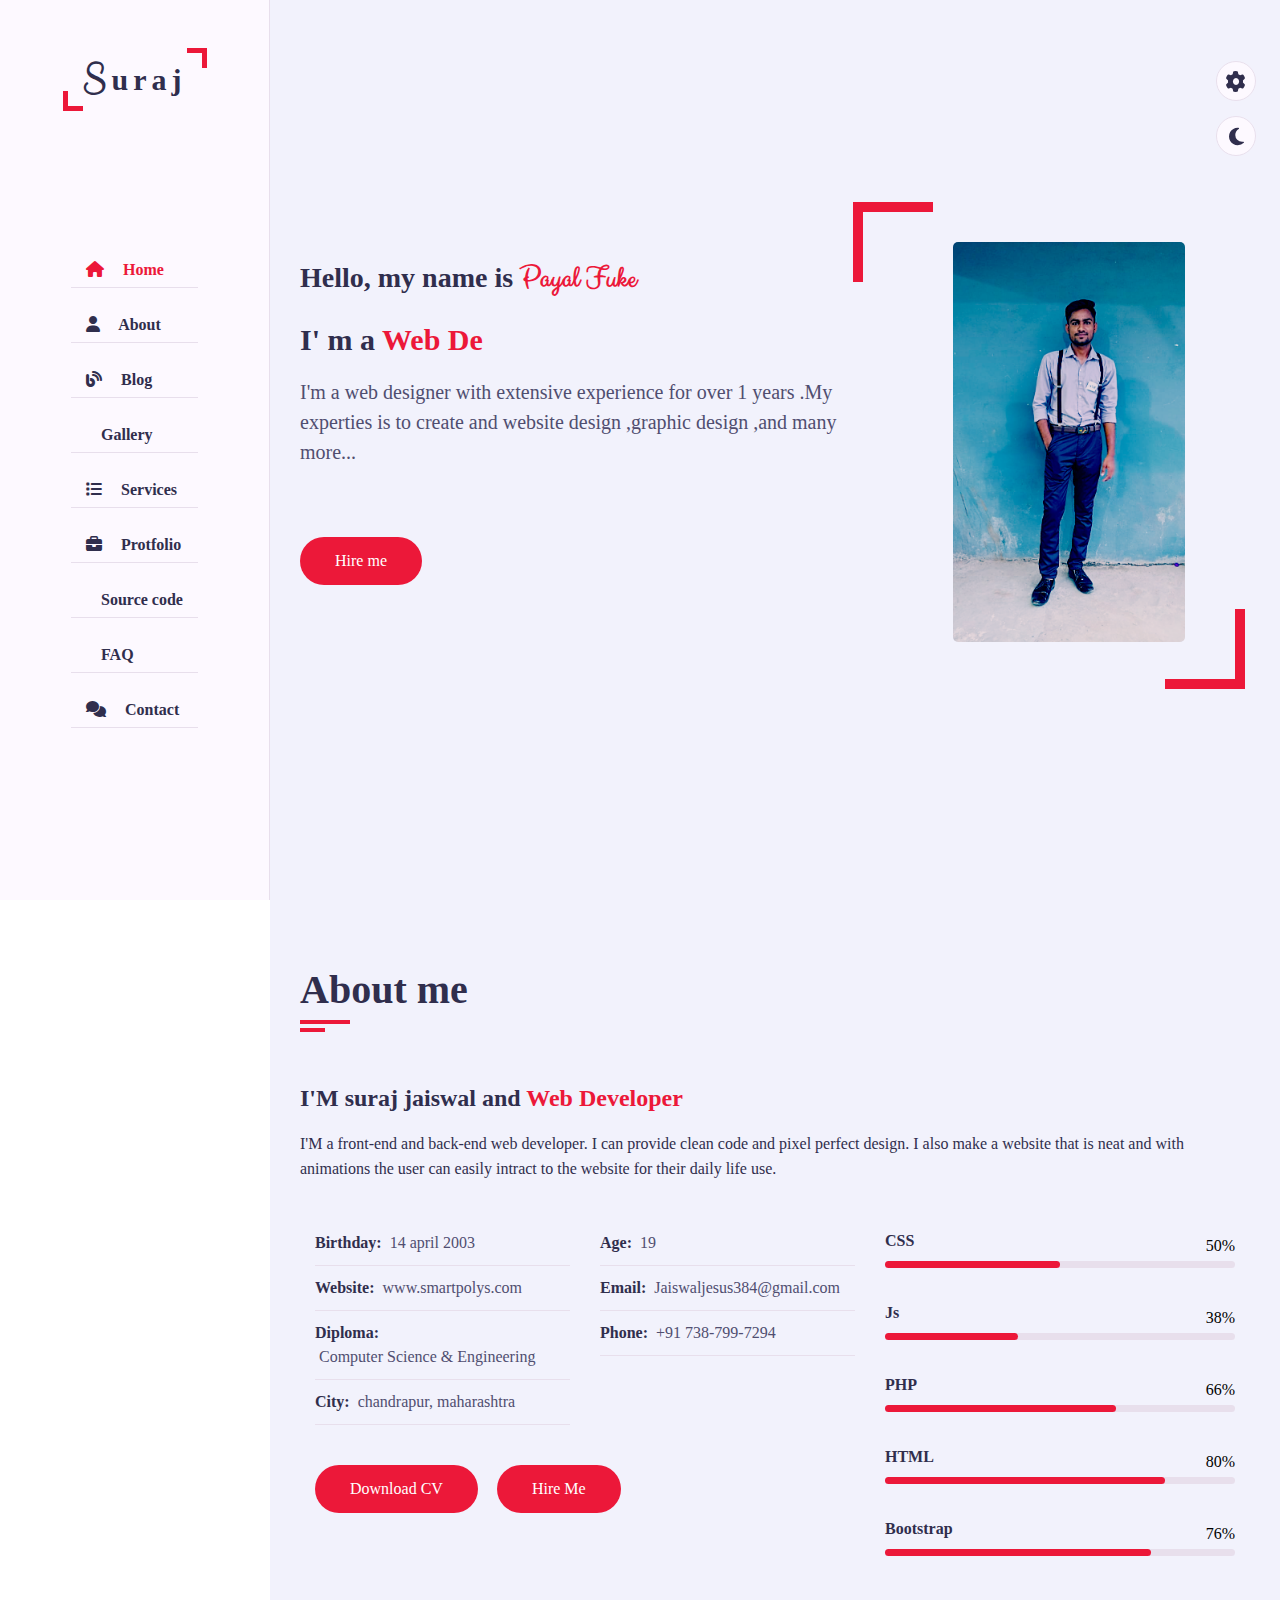
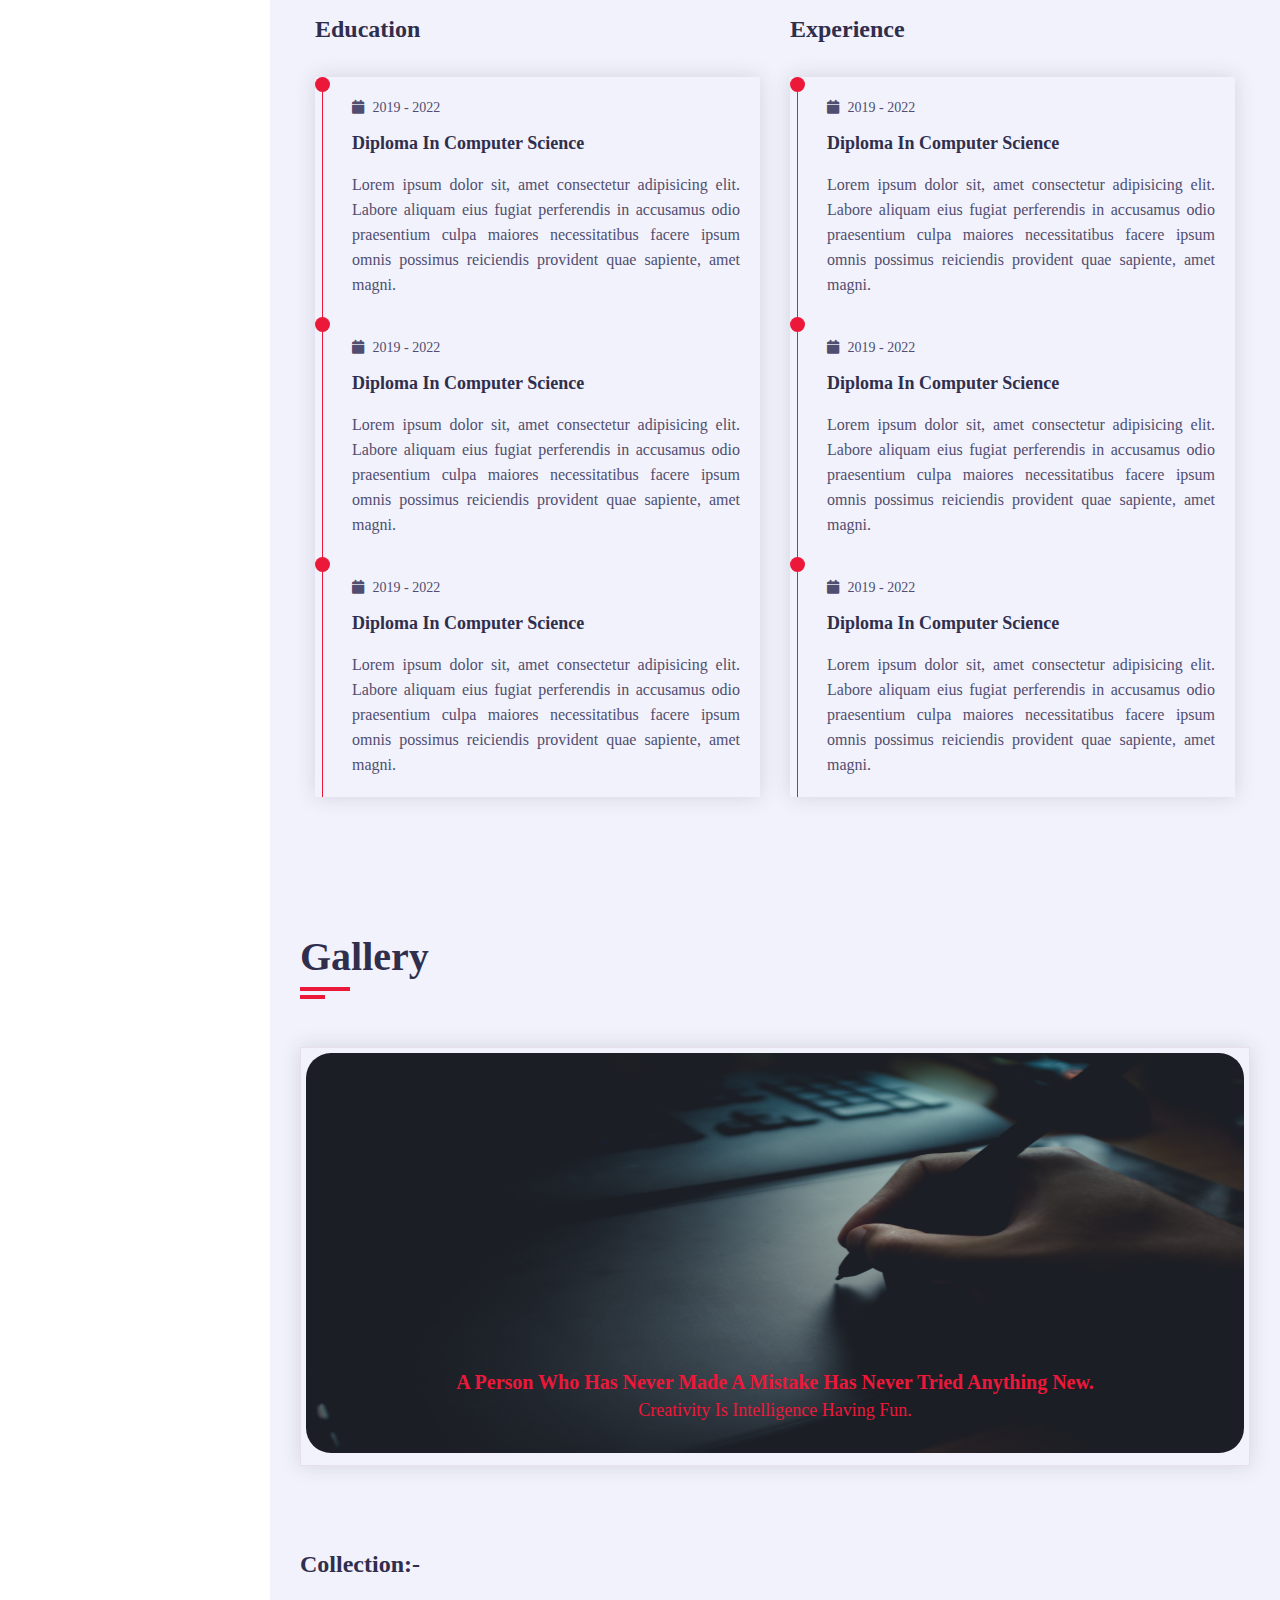
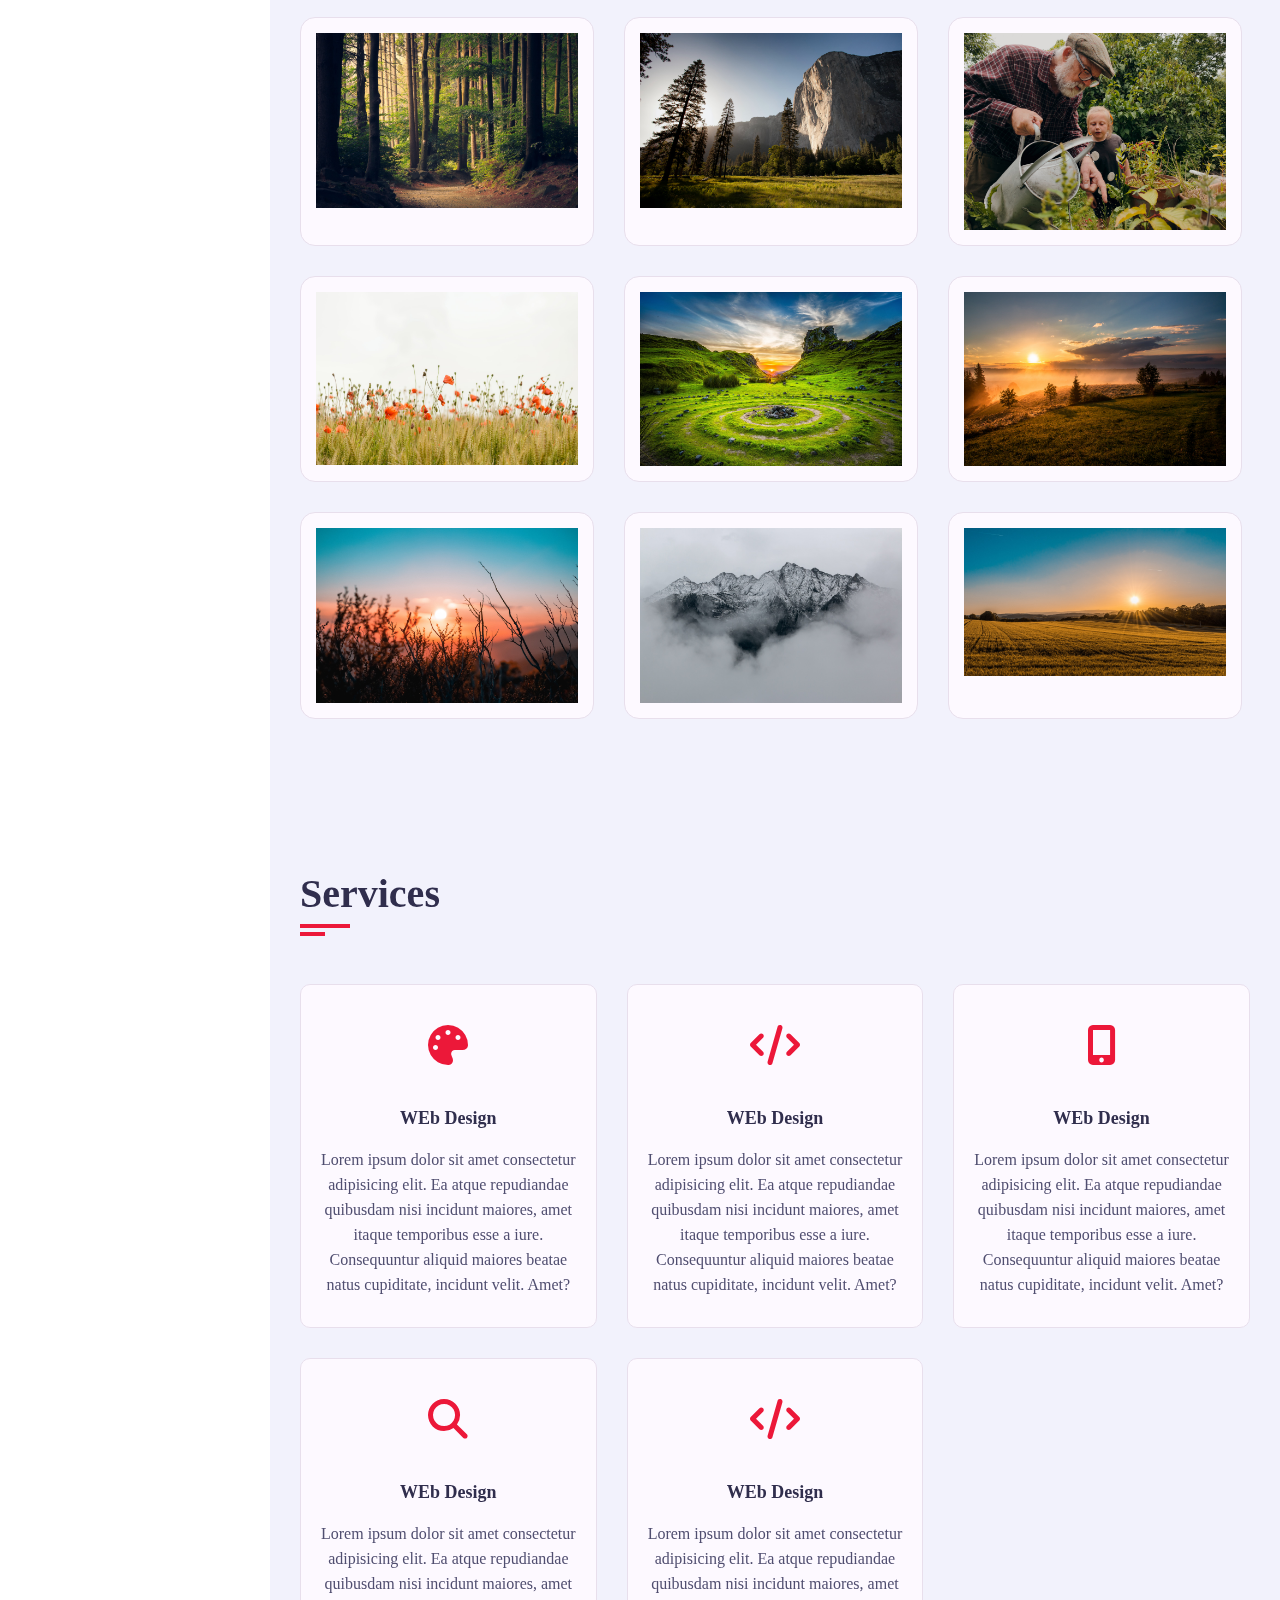
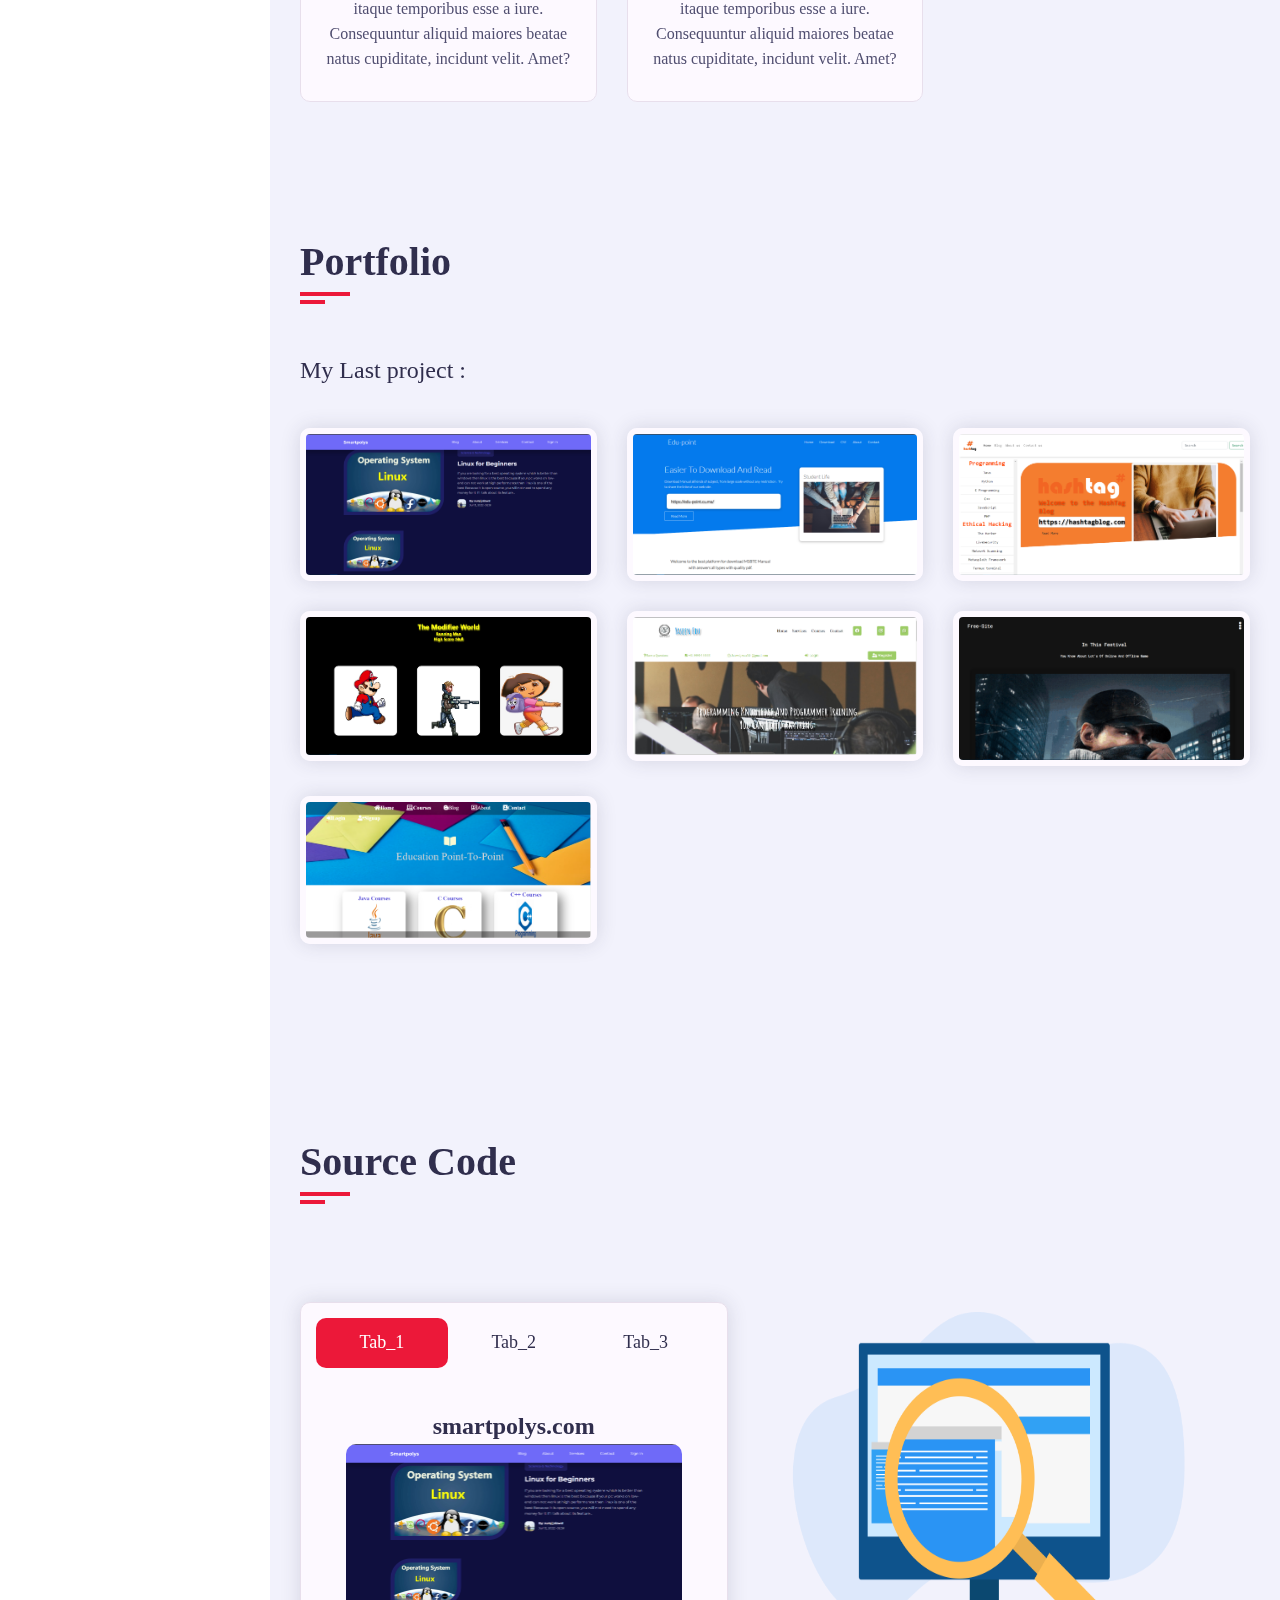
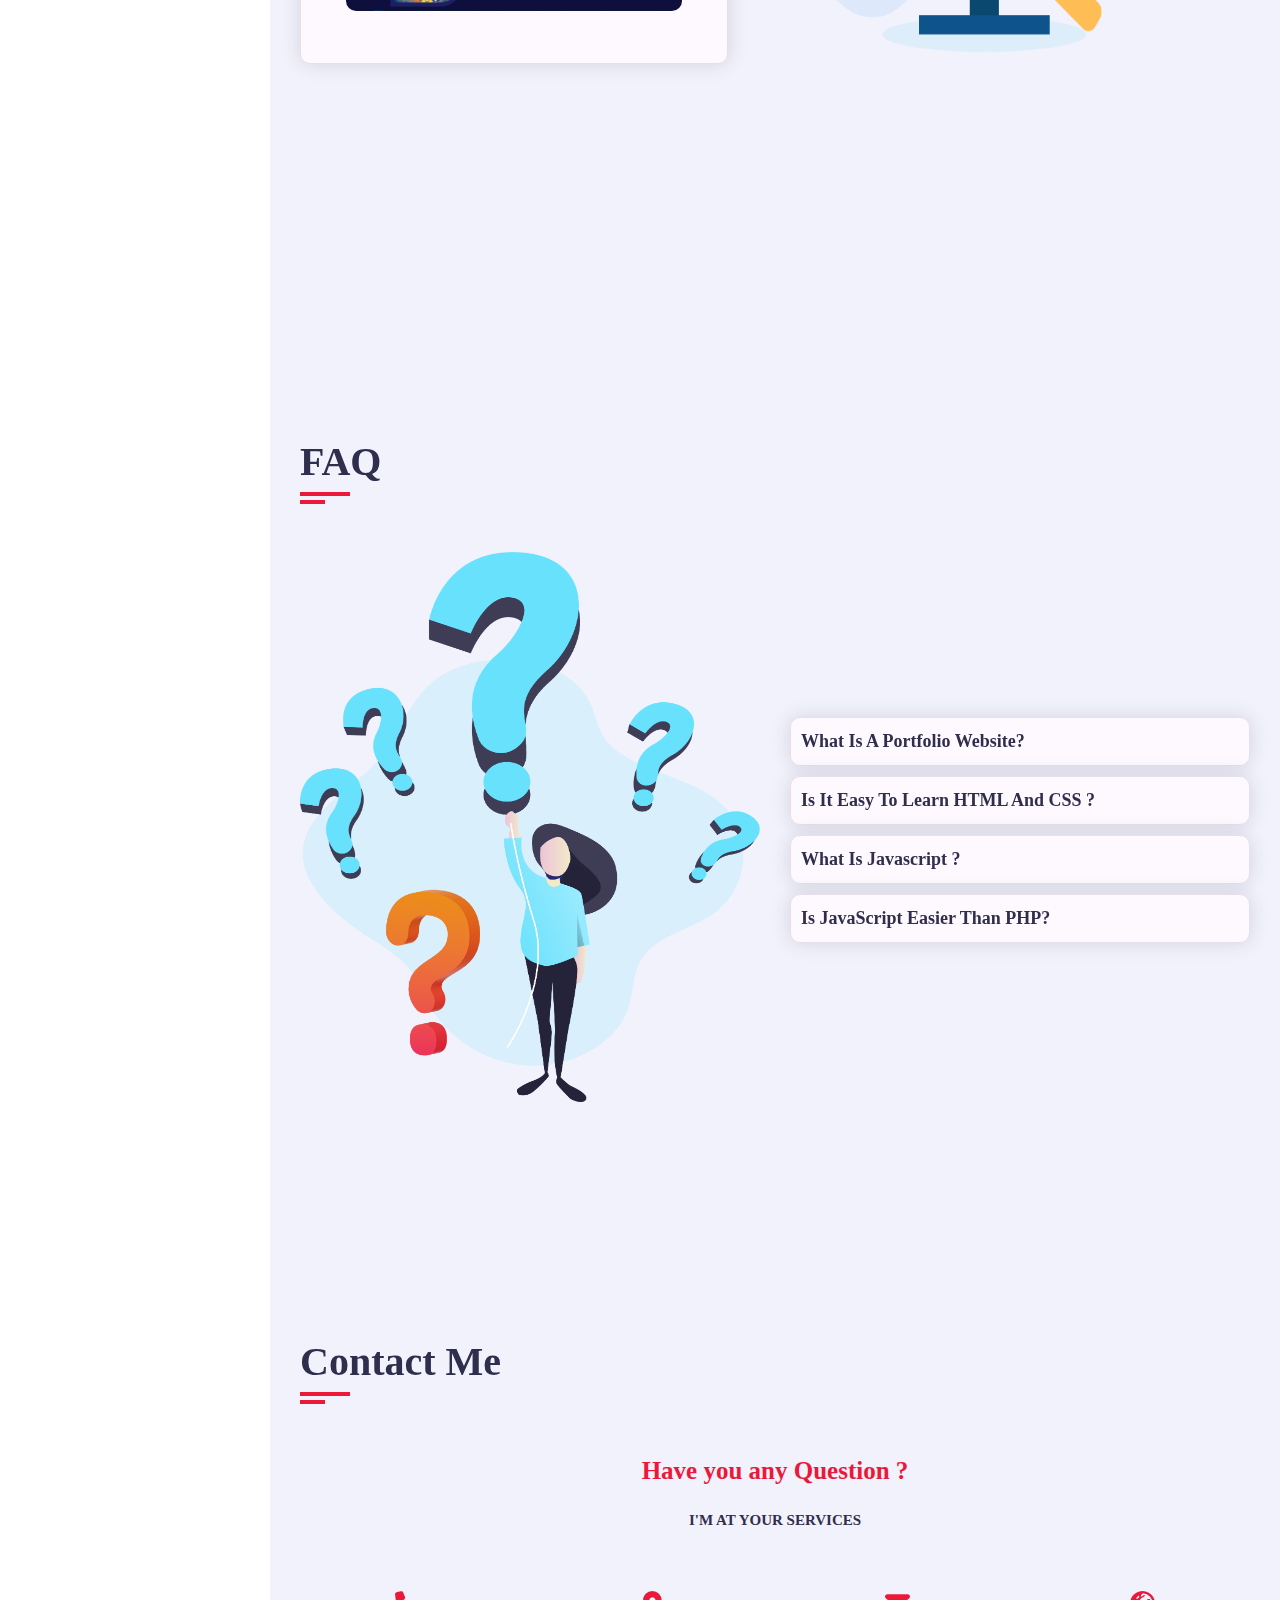
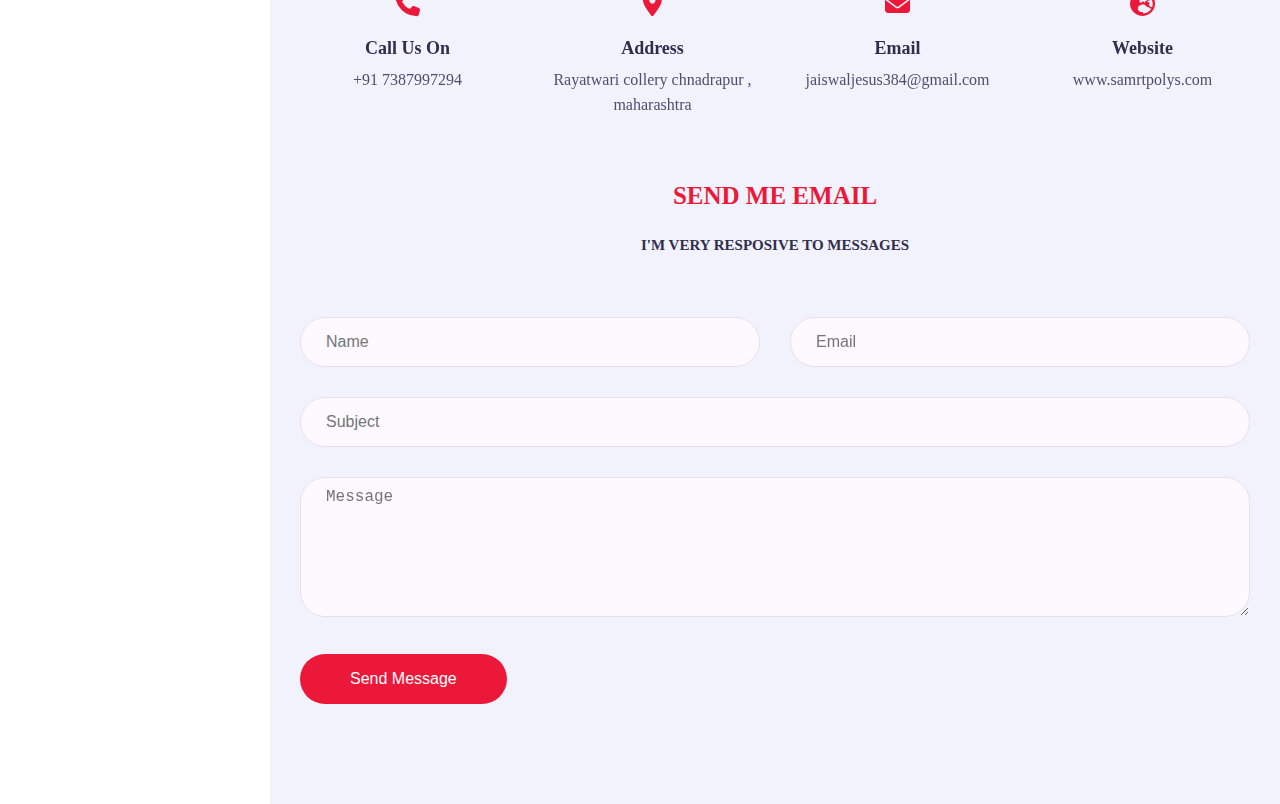
==== commit 2c39360a: "new changes" ====
--- a/index.html
+++ b/index.html
@@ -64,7 +64,7 @@
                     <div class="row">
                         <div class="home-info padd-15">
                             <h3 class="hello">
-                                Hello, my name is <span class="name">Suraj Jaiswal</span>
+                                Hello, my name is <span class="name">Payal Fuke</span>
                             </h3>
                             <h3 class="my-profession">I' m a <span class="typing">Web designer</span></h3>
                             <p>I'm a web designer with extensive experience for over 1 years .My experties is to create
